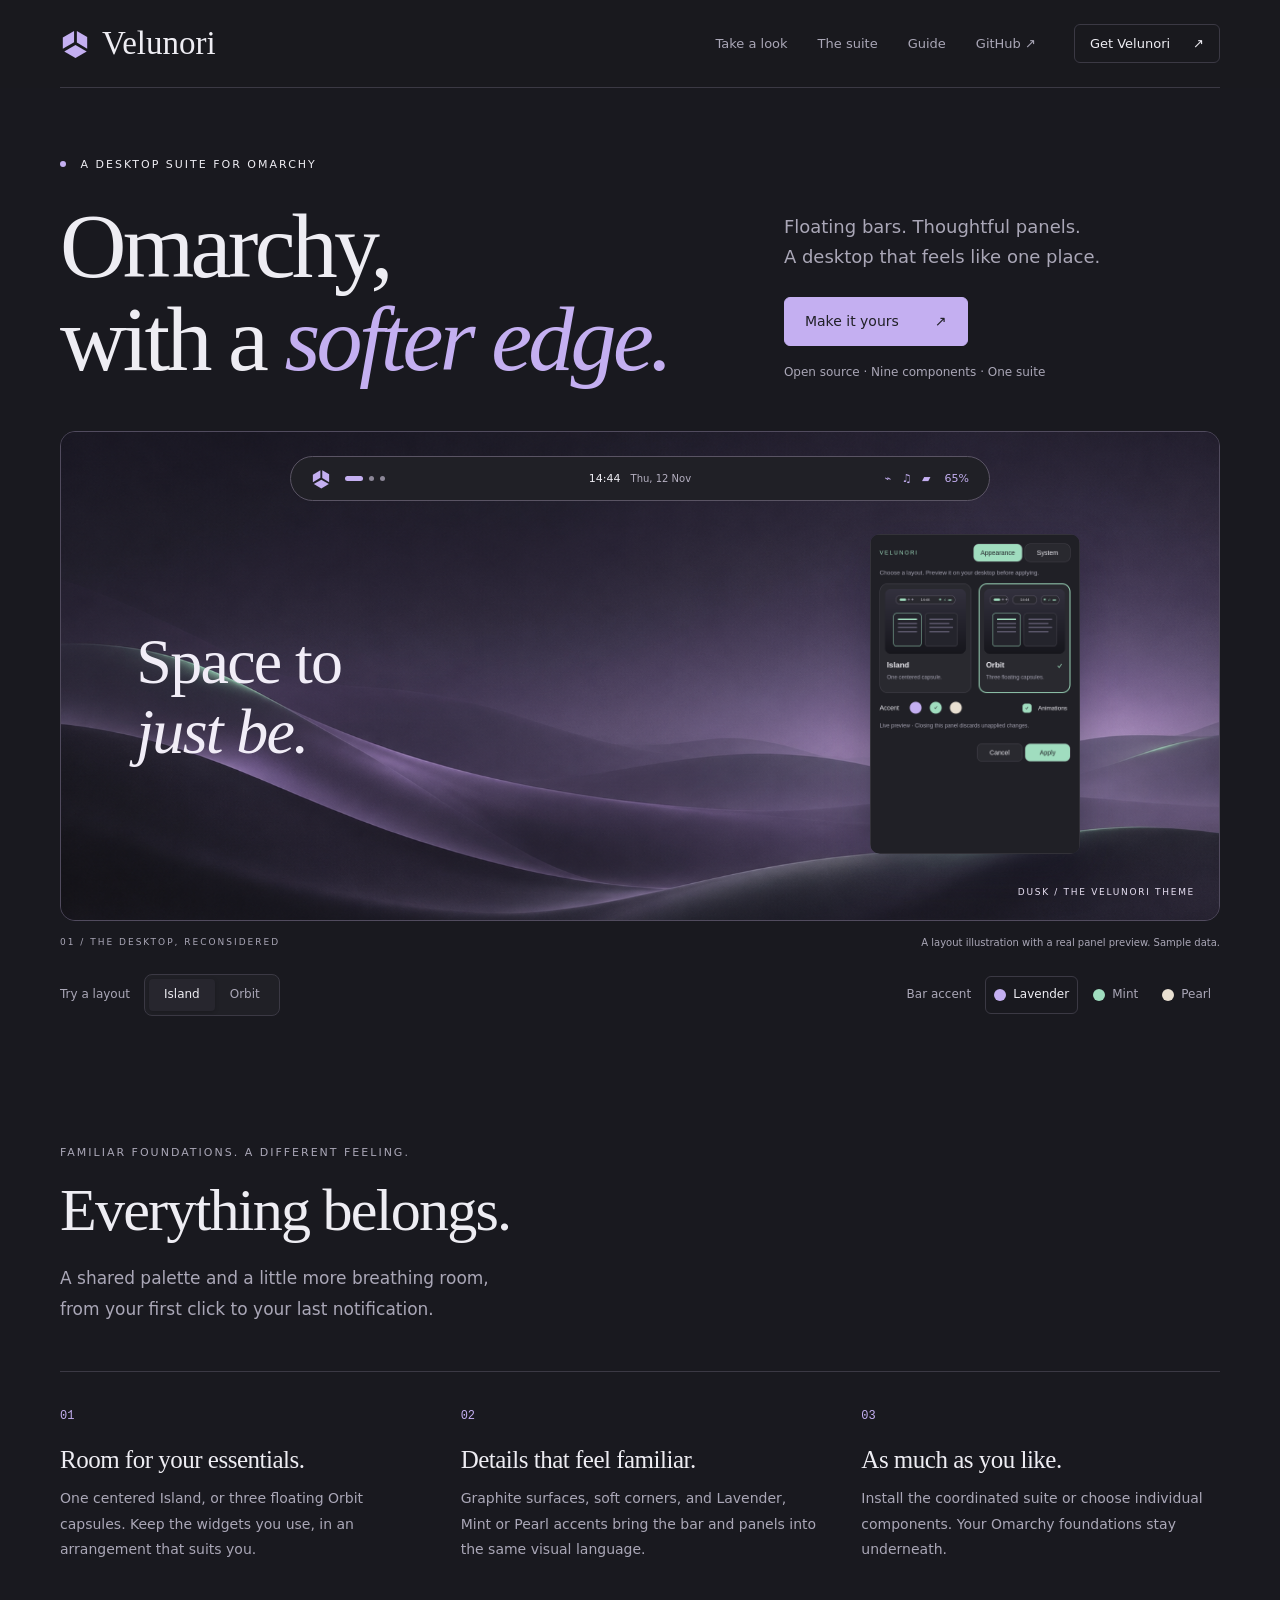
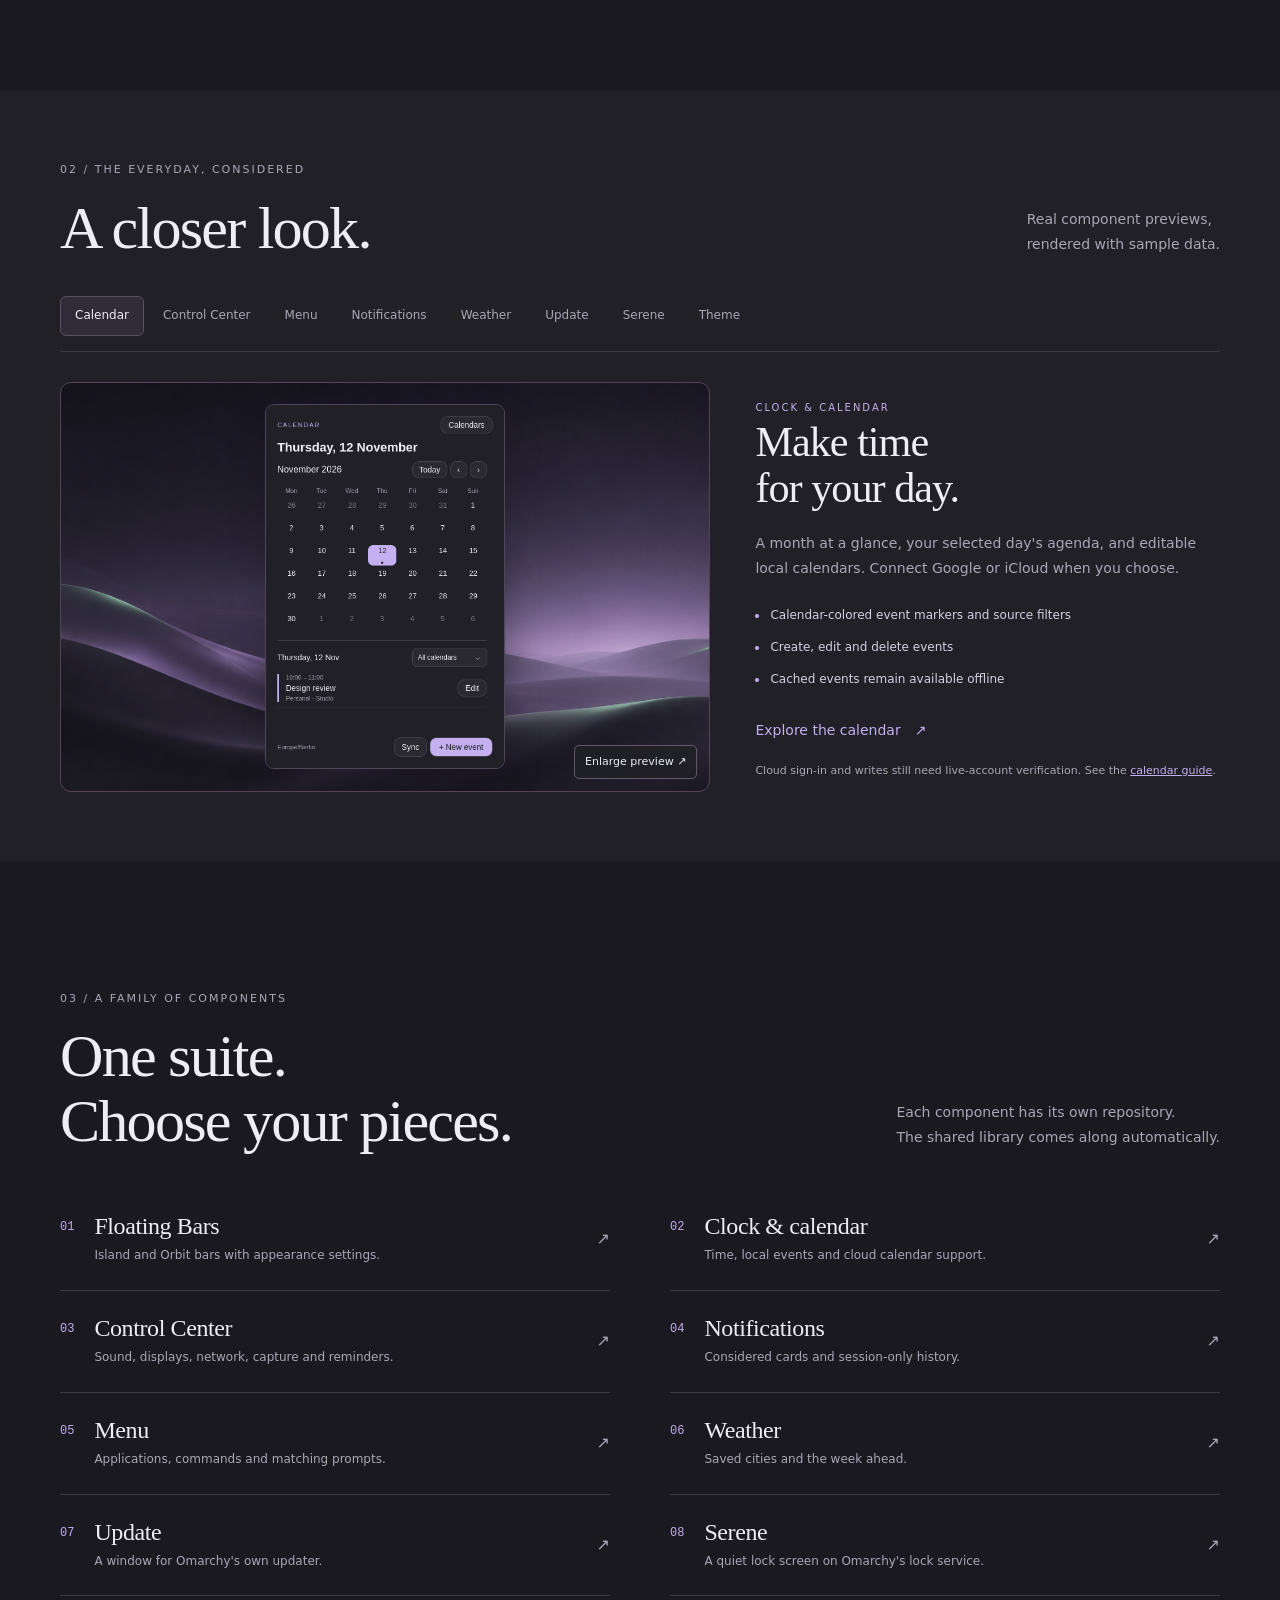
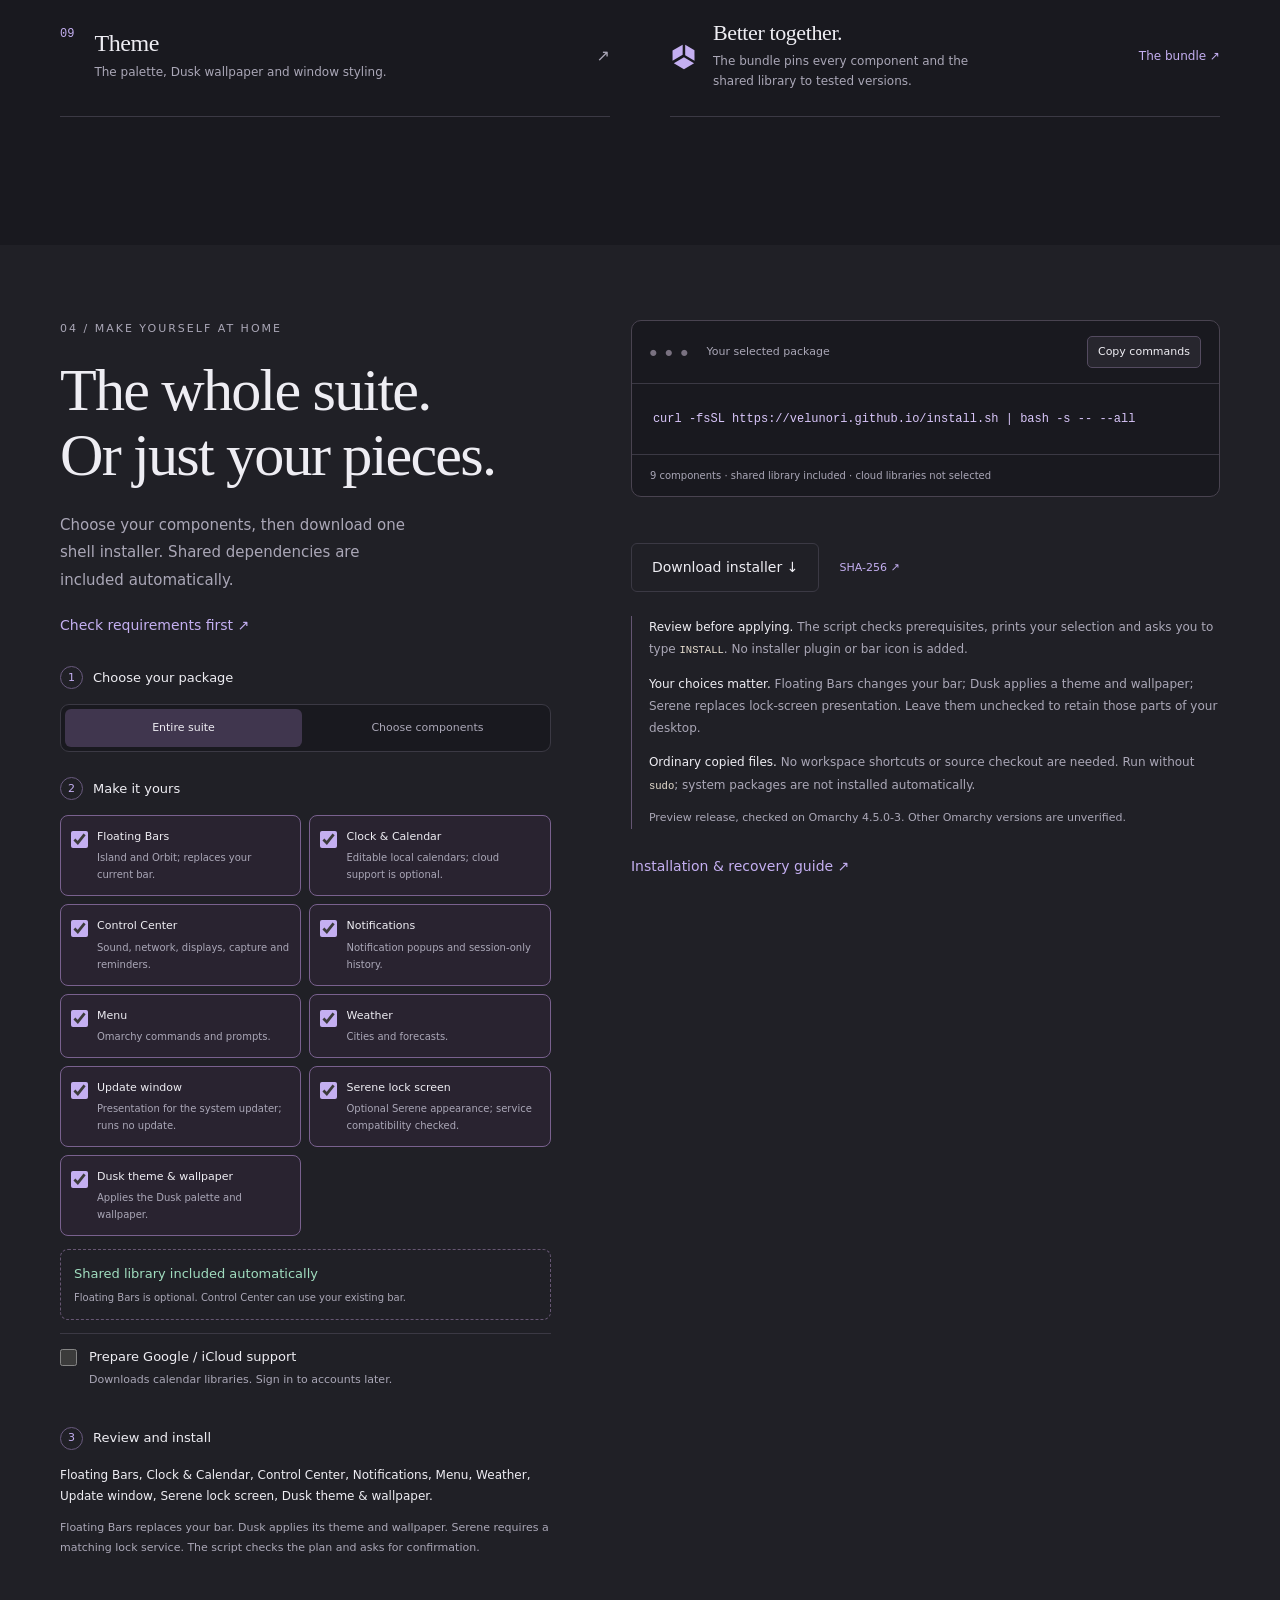
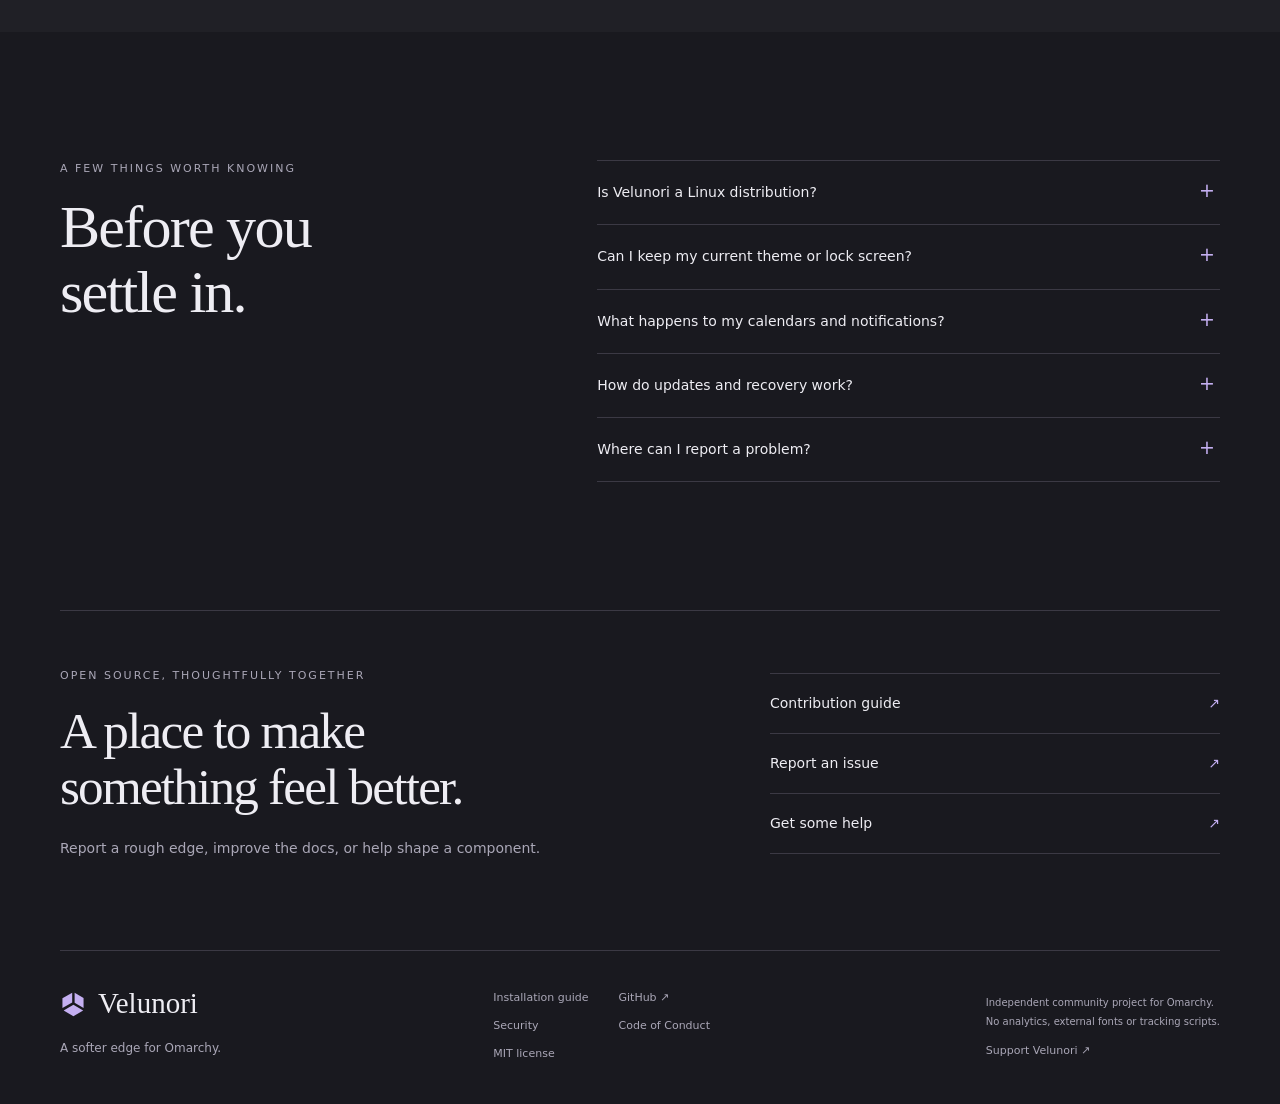
==== index.html @ b90e07f5 "Publish the Velunori website and installer Landing page, installation guide and 404 page for velunor" ====
<!doctype html>
<html lang="en">
<head>
  <meta charset="utf-8">
  <meta name="viewport" content="width=device-width,initial-scale=1">
  <meta name="color-scheme" content="dark">
  <title>Velunori — Modular Desktop Suite for Omarchy</title>
  <meta name="description" content="A coordinated Omarchy desktop suite: floating bars, Control Center, calendars, notifications, weather and Dusk. Install all components or choose your own.">
  <meta name="robots" content="index,follow,max-image-preview:large">
  <meta name="theme-color" content="#19191f">
  <link rel="canonical" href="https://velunori.github.io/">
  <meta property="og:type" content="website">
  <meta property="og:site_name" content="Velunori">
  <meta property="og:locale" content="en_US">
  <meta property="og:title" content="Velunori — Modular Desktop Suite for Omarchy">
  <meta property="og:description" content="A coordinated Omarchy desktop suite: floating bars, Control Center, calendars, notifications, weather and Dusk. Install all components or choose your own.">
  <meta property="og:url" content="https://velunori.github.io/">
  <meta property="og:image" content="https://velunori.github.io/assets/social-card.png">
  <meta property="og:image:secure_url" content="https://velunori.github.io/assets/social-card.png">
  <meta property="og:image:type" content="image/png">
  <meta property="og:image:width" content="1200">
  <meta property="og:image:height" content="630">
  <meta property="og:image:alt" content="Velunori — a modular Omarchy desktop suite with floating bars, coordinated panels and the Dusk theme">
  <meta name="twitter:card" content="summary_large_image">
  <meta name="twitter:title" content="Velunori — Modular Desktop Suite for Omarchy">
  <meta name="twitter:description" content="A coordinated Omarchy desktop suite: floating bars, Control Center, calendars, notifications, weather and Dusk. Install all components or choose your own.">
  <meta name="twitter:image" content="https://velunori.github.io/assets/social-card.png">
  <meta name="twitter:image:alt" content="Velunori modular desktop suite for Omarchy">
  <link rel="icon" href="assets/mark.svg" type="image/svg+xml">
  <link rel="icon" href="assets/favicon-32.png" type="image/png" sizes="32x32">
  <link rel="apple-touch-icon" href="assets/apple-touch-icon.png" sizes="180x180">
  <link rel="manifest" href="site.webmanifest">
  <link rel="stylesheet" href="styles.css">
  <script type="application/ld+json">{"@context":"https://schema.org","@graph":[{"@type":"Organization","@id":"https://velunori.github.io/#organization","name":"Velunori","url":"https://velunori.github.io/","logo":"https://velunori.github.io/assets/mark.svg","sameAs":["https://github.com/Velunori"]},{"@type":"WebSite","@id":"https://velunori.github.io/#website","url":"https://velunori.github.io/","name":"Velunori","inLanguage":"en","publisher":{"@id":"https://velunori.github.io/#organization"}},{"@type":"SoftwareApplication","@id":"https://velunori.github.io/#software","name":"Velunori","description":"A coordinated Omarchy desktop suite: floating bars, Control Center, calendars, notifications, weather and Dusk. Install all components or choose your own.","url":"https://velunori.github.io/","applicationCategory":"DesktopEnhancementApplication","operatingSystem":"Omarchy Linux","softwareVersion":"0.2.0-preview.1","isAccessibleForFree":true,"license":"https://opensource.org/license/mit","publisher":{"@id":"https://velunori.github.io/#organization"},"image":"https://velunori.github.io/assets/social-card.png","downloadUrl":"https://velunori.github.io/install.sh","codeRepository":"https://github.com/Velunori"}]}</script>
  <script src="app.js" defer></script>
</head>
<body>
  <a class="skip-link" href="#main">Skip to content</a>
  <header class="site-header">
    <div class="container header-inner">
      <a class="brand" href="index.html" aria-label="Velunori home"><img src="assets/mark.svg" width="30" height="30" alt="">Velunori</a>
      <button class="menu-toggle" type="button" aria-controls="site-nav" aria-expanded="false" hidden>Menu <span aria-hidden="true">+</span></button>
      <nav id="site-nav" class="site-nav" aria-label="Main navigation">
        <a href="#tour">Take a look</a><a href="#components">The suite</a><a href="guide.html">Guide</a><a href="https://github.com/Velunori">GitHub <span aria-hidden="true">↗</span></a>
        <a href="#install" class="button button-small button-outline">Get Velunori <span aria-hidden="true">↗</span></a>
      </nav>
    </div>
  </header>
  <main id="main">
    <section class="hero container" aria-labelledby="hero-title">
      <div class="hero-intro">
        <div><p class="eyebrow"><span class="status-dot"></span> A desktop suite for Omarchy</p><h1 id="hero-title">Omarchy,<br>with a <em>softer edge.</em></h1></div>
        <div class="hero-aside"><p>Floating bars. Thoughtful panels.<br>A desktop that feels like one place.</p><a class="button" href="#install">Make it yours <span aria-hidden="true">↗</span></a><p class="fineprint">Open source · Nine components · One suite</p></div>
      </div>
      <figure class="desktop-figure">
        <div class="desktop-stage" id="desktop-preview" data-layout="island" data-accent="lavender">
          <img class="wallpaper" src="assets/dusk.png" width="1672" height="941" alt="" fetchpriority="high">
          <div class="demo-bar" aria-label="Illustrative floating bar">
            <div class="bar-group bar-left"><img src="assets/mark.svg" width="20" height="20" alt=""><span class="workspace-dots" aria-hidden="true"><b></b><i></i><i></i></span></div>
            <div class="bar-group bar-center"><span>14:44</span><span class="bar-date">Thu, 12 Nov</span></div>
            <div class="bar-group bar-right"><span aria-hidden="true">⌁ &nbsp; ♫ &nbsp; ▰</span><span>65%</span></div>
          </div>
          <p class="wallpaper-quote">Space to<br><em>just be.</em></p>
          <img class="appearance-preview" src="assets/screens/appearance.png" width="460" height="700" alt="Velunori Appearance: Island and Orbit layouts, accent choices and animation settings">
          <span class="wallpaper-label">Dusk / The Velunori theme</span>
        </div>
        <figcaption class="desktop-caption"><span class="eyebrow">01 / The desktop, reconsidered</span><span>A layout illustration with a real panel preview. Sample data.</span></figcaption>
      </figure>
      <div class="preview-controls" id="preview-controls" hidden>
        <div class="control-group"><span class="control-label">Try a layout</span><div class="segmented" role="group" aria-label="Preview bar layout"><button type="button" data-layout="island" aria-pressed="true">Island</button><button type="button" data-layout="orbit" aria-pressed="false">Orbit</button></div></div>
        <div class="control-group"><span class="control-label">Bar accent</span><div class="accent-buttons" role="group" aria-label="Preview bar accent"><button type="button" data-accent="lavender" aria-pressed="true"><span class="swatch lavender"></span>Lavender</button><button type="button" data-accent="mint" aria-pressed="false"><span class="swatch mint"></span>Mint</button><button type="button" data-accent="pearl" aria-pressed="false"><span class="swatch pearl"></span>Pearl</button></div></div>
        <p class="sr-only" id="preview-status" aria-live="polite">Island layout with Lavender bar accent.</p>
      </div>
    </section>

    <section class="principles container section-space" aria-labelledby="principles-title">
      <div class="section-intro"><p class="eyebrow">Familiar foundations. A different feeling.</p><h2 id="principles-title">Everything belongs.</h2><p>A shared palette and a little more breathing room,<br class="desktop-only"> from your first click to your last notification.</p></div>
      <div class="principle-grid">
        <article><span class="small-number">01</span><h3>Room for your essentials.</h3><p>One centered Island, or three floating Orbit capsules. Keep the widgets you use, in an arrangement that suits you.</p></article>
        <article><span class="small-number">02</span><h3>Details that feel familiar.</h3><p>Graphite surfaces, soft corners, and Lavender, Mint or Pearl accents bring the bar and panels into the same visual language.</p></article>
        <article><span class="small-number">03</span><h3>As much as you like.</h3><p>Install the coordinated suite or choose individual components. Your Omarchy foundations stay underneath.</p></article>
      </div>
    </section>

    <section class="tour-section section-space" id="tour" aria-labelledby="tour-title">
      <div class="container">
        <div class="section-heading"><div><p class="eyebrow">02 / The everyday, considered</p><h2 id="tour-title">A closer look.</h2></div><p>Real component previews,<br>rendered with sample data.</p></div>
        <div class="tour-tabs" role="tablist" aria-label="Explore component previews">
          <button type="button" role="tab" id="tab-clock" aria-controls="panel-clock" aria-selected="true" tabindex="0">Calendar</button>
          <button type="button" role="tab" id="tab-control-center" aria-controls="panel-control-center" aria-selected="false" tabindex="-1">Control Center</button>
          <button type="button" role="tab" id="tab-menu" aria-controls="panel-menu" aria-selected="false" tabindex="-1">Menu</button>
          <button type="button" role="tab" id="tab-notifications" aria-controls="panel-notifications" aria-selected="false" tabindex="-1">Notifications</button>
          <button type="button" role="tab" id="tab-weather" aria-controls="panel-weather" aria-selected="false" tabindex="-1">Weather</button>
          <button type="button" role="tab" id="tab-update" aria-controls="panel-update" aria-selected="false" tabindex="-1">Update</button>
          <button type="button" role="tab" id="tab-lockscreen" aria-controls="panel-lockscreen" aria-selected="false" tabindex="-1">Serene</button>
          <button type="button" role="tab" id="tab-theme" aria-controls="panel-theme" aria-selected="false" tabindex="-1">Theme</button>
        </div>
        <div class="tour-panel" id="panel-clock" role="tabpanel" aria-labelledby="tab-clock">
          <figure class="tour-image panel-stage"><img src="assets/screens/clock.png" width="420" height="640" loading="lazy" alt="Calendar month grid with source filters and a selected-day agenda"><button class="enlarge-button" data-enlarge type="button" hidden>Enlarge preview <span aria-hidden="true">↗</span></button></figure>
          <div class="tour-copy"><span class="eyebrow">Clock & calendar</span><h3>Make time<br>for your day.</h3><p>A month at a glance, your selected day's agenda, and editable local calendars. Connect Google or iCloud when you choose.</p><ul class="feature-list"><li>Calendar-colored event markers and source filters</li><li>Create, edit and delete events</li><li>Cached events remain available offline</li></ul><a class="text-link" href="https://github.com/Velunori/clock">Explore the calendar <span aria-hidden="true">↗</span></a><p class="tour-footnote">Cloud sign-in and writes still need live-account verification. See the <a href="guide.html#calendar">calendar guide</a>.</p></div>
        </div>
        <div class="tour-panel" id="panel-control-center" role="tabpanel" aria-labelledby="tab-control-center" hidden>
          <figure class="tour-image panel-stage"><img src="assets/screens/control-center.png" width="440" height="580" loading="lazy" alt="Control Center overview with sound, displays, network, capture and reminders"><button class="enlarge-button" data-enlarge type="button" hidden>Enlarge preview <span aria-hidden="true">↗</span></button></figure>
          <div class="tour-copy"><span class="eyebrow">Control Center</span><h3>A place for<br>the practical.</h3><p>Sound, displays, network, capture, reminders and appearance. Everyday controls stay together, with detail pages inside the panel.</p><ul class="feature-list"><li>Output selection and an application mixer</li><li>Monitor arrangement with timed confirmation</li><li>Network activity, reminders and recording controls</li></ul><a class="text-link" href="https://github.com/Velunori/control-center">Explore Control Center <span aria-hidden="true">↗</span></a></div>
        </div>
        <div class="tour-panel" id="panel-menu" role="tabpanel" aria-labelledby="tab-menu" hidden>
          <figure class="tour-image panel-stage"><img src="assets/screens/menu.png" width="640" height="496" loading="lazy" alt="Two-pane command menu with categories and their contents"><button class="enlarge-button" data-enlarge type="button" hidden>Enlarge preview <span aria-hidden="true">↗</span></button></figure>
          <div class="tour-copy"><span class="eyebrow">Menu & prompts</span><h3>Find your<br>next move.</h3><p>A two-pane home for Omarchy's commands. Categories on one side, their contents on the other, with search and familiar keyboard navigation.</p><ul class="feature-list"><li>Application search and command categories</li><li>Mouse-wheel and touchpad scrolling</li><li>Matching compact prompts for other commands</li></ul><a class="text-link" href="https://github.com/Velunori/menu">Explore the menu <span aria-hidden="true">↗</span></a></div>
        </div>
        <div class="tour-panel" id="panel-notifications" role="tabpanel" aria-labelledby="tab-notifications" hidden>
          <figure class="tour-image panel-stage"><img src="assets/screens/notifications.png" width="420" height="450" loading="lazy" alt="Notification cards with app names, messages, close buttons and actions"><button class="enlarge-button" data-enlarge type="button" hidden>Enlarge preview <span aria-hidden="true">↗</span></button></figure>
          <div class="tour-copy"><span class="eyebrow">Notifications</span><h3>A gentler<br>interruption.</h3><p>Matte cards with clear actions, plus a bell that opens what you missed during the current session.</p><ul class="feature-list"><li>History grouped by day</li><li>Shares Omarchy's Do Not Disturb setting</li><li>Active-monitor, all-monitor or selected-output placement</li></ul><a class="text-link" href="https://github.com/Velunori/notifications">Explore notifications <span aria-hidden="true">↗</span></a></div>
        </div>
        <div class="tour-panel" id="panel-weather" role="tabpanel" aria-labelledby="tab-weather" hidden>
          <figure class="tour-image panel-stage"><img src="assets/screens/weather.png" width="420" height="566" loading="lazy" alt="Weather panel with saved cities, current conditions and weekly forecasts"><button class="enlarge-button" data-enlarge type="button" hidden>Enlarge preview <span aria-hidden="true">↗</span></button></figure>
          <div class="tour-copy"><span class="eyebrow">Weather</span><h3>A feel for<br>what's ahead.</h3><p>Current conditions in the bar and a weekly forecast in the panel. Keep several cities close and choose which one belongs in the bar.</p><ul class="feature-list"><li>Search and manage saved cities</li><li>Feels-like temperature, wind and humidity</li><li>Forecasts for each saved location</li></ul><a class="text-link" href="https://github.com/Velunori/weather">Explore weather <span aria-hidden="true">↗</span></a></div>
        </div>
        <div class="tour-panel" id="panel-update" role="tabpanel" aria-labelledby="tab-update" hidden>
          <figure class="tour-image panel-stage"><img src="assets/screens/update.png" width="760" height="540" loading="lazy" alt="Update window with stages, release highlights, packages and activity"><button class="enlarge-button" data-enlarge type="button" hidden>Enlarge preview <span aria-hidden="true">↗</span></button></figure>
          <div class="tour-copy"><span class="eyebrow">System update</span><h3>See what's<br>moving forward.</h3><p>A coordinated window for Omarchy's own updater. Follow the stages, read release notes and inspect package changes as the update progresses.</p><ul class="feature-list"><li>Highlights, packages and activity views</li><li>Progress and restart actions stay accessible</li><li>Uses Omarchy's update command underneath</li></ul><a class="text-link" href="https://github.com/Velunori/update">Explore the update window <span aria-hidden="true">↗</span></a></div>
        </div>
        <div class="tour-panel" id="panel-lockscreen" role="tabpanel" aria-labelledby="tab-lockscreen" hidden>
          <figure class="tour-image panel-stage"><img src="assets/screens/lockscreen.png" width="1280" height="720" loading="lazy" alt="Serene lock screen preview with a centered clock, date and password field"><button class="enlarge-button" data-enlarge type="button" hidden>Enlarge preview <span aria-hidden="true">↗</span></button></figure>
          <div class="tour-copy"><span class="eyebrow">Serene lock screen</span><h3>A quiet<br>way back.</h3><p>A centered clock, date and password field over your current wallpaper. The presentation changes; Omarchy's session-lock and PAM service remain in place.</p><ul class="feature-list"><li>Blurred and dimmed wallpaper</li><li>Password and fingerprint status hints</li><li>A preview mode that does not lock the session</li></ul><a class="text-link" href="https://github.com/Velunori/lockscreen">Explore Serene <span aria-hidden="true">↗</span></a></div>
        </div>
        <div class="tour-panel" id="panel-theme" role="tabpanel" aria-labelledby="tab-theme" hidden>
          <figure class="tour-image panel-stage"><img src="assets/screens/theme.png" width="1280" height="720" loading="lazy" alt="Rendered preview of the Velunori theme palette and window treatment"><button class="enlarge-button" data-enlarge type="button" hidden>Enlarge preview <span aria-hidden="true">↗</span></button></figure>
          <div class="tour-copy"><span class="eyebrow">The Velunori theme</span><h3>Settle into<br>the evening.</h3><p>Graphite, lavender and mint, carried through the desktop. The Dusk wallpaper brings a quiet landscape to the background.</p><ul class="feature-list"><li>Coordinated application palette</li><li>Rounded windows with subtle shadows</li><li>A local installer that preserves the Lua styling</li></ul><a class="text-link" href="https://github.com/Velunori/theme">Explore the theme <span aria-hidden="true">↗</span></a></div>
        </div>
      </div>
    </section>

    <section class="components container section-space" id="components" aria-labelledby="components-title">
      <div class="section-heading"><div><p class="eyebrow">03 / A family of components</p><h2 id="components-title">One suite.<br>Choose your pieces.</h2></div><p>Each component has its own repository.<br>The shared library comes along automatically.</p></div>
      <div class="component-list">
        <a class="component" href="https://github.com/Velunori/bar"><span class="small-number">01</span><div><h3>Floating Bars</h3><p>Island and Orbit bars with appearance settings.</p></div><span aria-hidden="true">↗</span></a>
        <a class="component" href="https://github.com/Velunori/clock"><span class="small-number">02</span><div><h3>Clock & calendar</h3><p>Time, local events and cloud calendar support.</p></div><span aria-hidden="true">↗</span></a>
        <a class="component" href="https://github.com/Velunori/control-center"><span class="small-number">03</span><div><h3>Control Center</h3><p>Sound, displays, network, capture and reminders.</p></div><span aria-hidden="true">↗</span></a>
        <a class="component" href="https://github.com/Velunori/notifications"><span class="small-number">04</span><div><h3>Notifications</h3><p>Considered cards and session-only history.</p></div><span aria-hidden="true">↗</span></a>
        <a class="component" href="https://github.com/Velunori/menu"><span class="small-number">05</span><div><h3>Menu</h3><p>Applications, commands and matching prompts.</p></div><span aria-hidden="true">↗</span></a>
        <a class="component" href="https://github.com/Velunori/weather"><span class="small-number">06</span><div><h3>Weather</h3><p>Saved cities and the week ahead.</p></div><span aria-hidden="true">↗</span></a>
        <a class="component" href="https://github.com/Velunori/update"><span class="small-number">07</span><div><h3>Update</h3><p>A window for Omarchy's own updater.</p></div><span aria-hidden="true">↗</span></a>
        <a class="component" href="https://github.com/Velunori/lockscreen"><span class="small-number">08</span><div><h3>Serene</h3><p>A quiet lock screen on Omarchy's lock service.</p></div><span aria-hidden="true">↗</span></a>
        <a class="component" href="https://github.com/Velunori/theme"><span class="small-number">09</span><div><h3>Theme</h3><p>The palette, Dusk wallpaper and window styling.</p></div><span aria-hidden="true">↗</span></a>
        <div class="component component-bundle"><img src="assets/mark.svg" width="27" height="27" alt=""><div><h3>Better together.</h3><p>The bundle pins every component and the shared <a href="https://github.com/Velunori/lib">library</a> to tested versions.</p></div><a class="text-link" href="https://github.com/Velunori/velunori" aria-label="Open the full Velunori bundle repository">The bundle ↗</a></div>
      </div>
    </section>

    <section class="install-section section-space" id="install" aria-labelledby="install-title"><div class="container install-grid"><div class="install-copy"><p class="eyebrow">04 / Make yourself at home</p><h2 id="install-title">The whole suite.<br>Or just your pieces.</h2><p>Choose your components, then download one shell installer. Shared dependencies are included automatically.</p><a class="text-link" href="guide.html#requirements">Check requirements first ↗</a><form class="install-options package-picker" id="install-options" data-installer-url="https://velunori.github.io/install.sh" hidden><fieldset><legend><span class="install-step">1</span> Choose your package</legend><div class="package-modes" role="group" aria-label="Installation profile"><button type="button" data-install-mode="all" aria-pressed="true">Entire suite</button><button type="button" data-install-mode="custom" aria-pressed="false">Choose components</button></div></fieldset><fieldset><legend><span class="install-step">2</span> Make it yours</legend><div class="package-components"><label class="package-component"><input type="checkbox" name="component" value="bar" data-title="Floating Bars" checked><span><strong>Floating Bars</strong><small>Island and Orbit; replaces your current bar.</small></span></label><label class="package-component"><input type="checkbox" name="component" value="clock" data-title="Clock &amp; Calendar" checked><span><strong>Clock &amp; Calendar</strong><small>Editable local calendars; cloud support is optional.</small></span></label><label class="package-component"><input type="checkbox" name="component" value="control-center" data-title="Control Center" checked><span><strong>Control Center</strong><small>Sound, network, displays, capture and reminders.</small></span></label><label class="package-component"><input type="checkbox" name="component" value="notifications" data-title="Notifications" checked><span><strong>Notifications</strong><small>Notification popups and session-only history.</small></span></label><label class="package-component"><input type="checkbox" name="component" value="menu" data-title="Menu" checked><span><strong>Menu</strong><small>Omarchy commands and prompts.</small></span></label><label class="package-component"><input type="checkbox" name="component" value="weather" data-title="Weather" checked><span><strong>Weather</strong><small>Cities and forecasts.</small></span></label><label class="package-component"><input type="checkbox" name="component" value="update" data-title="Update window" checked><span><strong>Update window</strong><small>Presentation for the system updater; runs no update.</small></span></label><label class="package-component"><input type="checkbox" name="component" value="lockscreen" data-title="Serene lock screen" checked><span><strong>Serene lock screen</strong><small>Optional Serene appearance; service compatibility checked.</small></span></label><label class="package-component"><input type="checkbox" name="component" value="theme" data-title="Dusk theme &amp; wallpaper" checked><span><strong>Dusk theme &amp; wallpaper</strong><small>Applies the Dusk palette and wallpaper.</small></span></label></div><div class="package-library" id="library-summary"><strong>Shared library included automatically</strong><small>Floating Bars is optional. Control Center can use your existing bar.</small></div><label class="cloud-choice"><input type="checkbox" name="cloud"><span><strong>Prepare Google / iCloud support</strong><small>Downloads calendar libraries. Sign in to accounts later.</small></span></label></fieldset><fieldset><legend><span class="install-step">3</span> Review and install</legend><p id="selection-summary" class="package-selection" aria-live="polite">9 components selected.</p><p id="selection-effects" class="fineprint">The suite includes Dusk and Serene. The script checks prerequisites and asks for confirmation.</p></fieldset></form></div><div class="install-code-area"><div class="code-window"><div class="code-heading"><span><span class="terminal-dots" aria-hidden="true">● ● ●</span> Your selected package</span><button class="copy-button" type="button" data-copy="install-code" hidden>Copy commands</button></div><pre><code id="install-code">curl -fsSL https://velunori.github.io/install.sh | bash -s -- --all</code></pre><div class="code-footer" id="install-summary" aria-live="polite">9 components · shared library · cloud libraries not selected</div></div><p class="copy-status" data-copy-status="install-code" aria-live="polite"></p><div class="installer-downloads"><a class="button button-outline" id="installer-download" href="downloads/velunori-0.2.0-preview.1.sh" download="velunori-install.sh">Download installer ↓</a><a class="text-link" href="downloads/velunori-0.2.0-preview.1.sh.sha256">SHA-256 ↗</a></div><div class="install-notes"><p><strong>Review before applying.</strong> The script checks prerequisites, prints your selection and asks you to type <code>INSTALL</code>. No installer plugin or bar icon is added.</p><p><strong>Your choices matter.</strong> Floating Bars changes your bar; Dusk applies a theme and wallpaper; Serene replaces lock-screen presentation. Leave them unchecked to retain those parts of your desktop.</p><p><strong>Ordinary copied files.</strong> No workspace shortcuts or source checkout are needed. Run without <code>sudo</code>; system packages are not installed automatically.</p><p class="fineprint">Preview release, checked on Omarchy 4.5.0-3. Other Omarchy versions are unverified.</p></div><a class="text-link" href="guide.html">Installation & recovery guide ↗</a></div></div></section>

    <section class="faq container section-space" aria-labelledby="faq-title"><div class="section-intro"><p class="eyebrow">A few things worth knowing</p><h2 id="faq-title">Before you settle in.</h2></div><div class="faq-list">
      <details><summary>Is Velunori a Linux distribution?</summary><p>No. Velunori is a set of components for the Omarchy shell and a coordinated theme. It needs an existing Omarchy installation with its shell plugin API. It is not a standalone desktop environment.</p></details>
      <details><summary>Can I keep my current theme or lock screen?</summary><p>Yes. Choose components above and leave Dusk and Serene unchecked. You can also install Control Center or another feature without Floating Bars; its shared library is included automatically.</p></details>
      <details><summary>What happens to my calendars and notifications?</summary><p>Calendar data persists across sessions. Notification history lasts only for the current session. Google and iCloud accounts connect only through an explicit action in the calendar panel; installing dependencies does not sign you in.</p></details>
      <details><summary>How do updates and recovery work?</summary><p>This preview records the installed selection, build and recovery snapshot. In-place upgrades are not implemented yet. Existing Git-bundle users should keep their current update method; do not replace their checkout with this installer. Read the <a href="guide.html#recovery">recovery guide</a> before installing.</p></details>
      <details><summary>Where can I report a problem?</summary><p>Use the <a href="https://github.com/Velunori/velunori/issues/new/choose">bundle's issue forms</a> for installation problems, or the affected component's repository for a component bug. For a suspected vulnerability, use <a href="https://github.com/Velunori/.github/blob/main/SECURITY.md">private security reporting</a>.</p></details>
    </div></section>

    <section class="community container section-space" aria-labelledby="community-title"><div><p class="eyebrow">Open source, thoughtfully together</p><h2 id="community-title">A place to make<br>something feel better.</h2><p>Report a rough edge, improve the docs, or help shape a component.</p></div><div class="community-links"><a href="https://github.com/Velunori/.github/blob/main/CONTRIBUTING.md">Contribution guide <span aria-hidden="true">↗</span></a><a href="https://github.com/Velunori/velunori/issues/new/choose">Report an issue <span aria-hidden="true">↗</span></a><a href="https://github.com/Velunori/.github/blob/main/SUPPORT.md">Get some help <span aria-hidden="true">↗</span></a></div></section>
  </main>
  <footer class="site-footer container"><div><a class="brand" href="index.html"><img src="assets/mark.svg" width="26" height="26" alt="">Velunori</a><p>A softer edge for Omarchy.</p></div><nav aria-label="Footer navigation"><a href="guide.html">Installation guide</a><a href="https://github.com/Velunori">GitHub ↗</a><a href="https://github.com/Velunori/.github/blob/main/SECURITY.md">Security</a><a href="https://github.com/Velunori/.github/blob/main/CODE_OF_CONDUCT.md">Code of Conduct</a><a href="https://github.com/Velunori/velunori/blob/main/LICENSE">MIT license</a></nav><span class="footer-note">Independent community project for Omarchy.<br>No analytics, external fonts or tracking scripts.<br><a class="donation-link" href="https://revolut.me/szalikdev" rel="external">Support Velunori ↗</a></span></footer>
  <dialog class="image-dialog" id="preview-dialog" aria-labelledby="dialog-title"><div class="dialog-top"><h2 id="dialog-title">Component preview</h2><button type="button" id="close-preview">Close <span aria-hidden="true">×</span></button></div><img id="dialog-image" alt=""></dialog>
</body>
</html>
---- styles.css ----
/* Dusk: graphite surfaces, editorial type, and Velunori's established accents. */
:root{color-scheme:dark;--bg:#19191f;--surface:#202026;--surface-raised:#27262e;--text:#eeedf3;--muted:#aaa7b7;--accent:#c4aff1;--mint:#a0ddbf;--pearl:#e8dfd1;--line:#3b3944;--serif:Georgia,"Times New Roman",serif;--sans:system-ui,-apple-system,BlinkMacSystemFont,"Segoe UI",sans-serif;--mono:"SFMono-Regular",Consolas,"Liberation Mono",monospace}
*{box-sizing:border-box}html{scroll-behavior:smooth;scroll-padding-top:110px}body{margin:0;background:var(--bg);color:var(--text);font:16px/1.65 var(--sans);-webkit-font-smoothing:antialiased}a{color:inherit;text-decoration:none}button,input{font:inherit}button,a,input,summary{-webkit-tap-highlight-color:transparent}button{cursor:pointer}button:disabled{cursor:default}a:focus-visible,button:focus-visible,input:focus-visible,summary:focus-visible,[tabindex]:focus-visible{outline:2px solid var(--accent);outline-offset:5px}button:hover,a:hover{color:var(--accent)}button:focus:not(:focus-visible){outline:none}img{display:block;max-width:100%;height:auto}figure,h1,h2,h3,p{margin:0}button{color:inherit}h1,h2,h3{font-weight:400}h1,h2{font-family:var(--serif)}h2{font-size:clamp(38px,4.7vw,62px);line-height:1.08;letter-spacing:-1.8px}h3{line-height:1.35}em{font-weight:400}pre,code{font-family:var(--mono)}p code,li code,dd code{font-size:.88em;color:var(--pearl);overflow-wrap:anywhere}ul{padding-left:1.2em}::selection{background:#494151;color:var(--text)}[hidden]{display:none!important}.container{width:min(1160px,calc(100% - 80px));margin-inline:auto}.section-space{margin-top:128px}.eyebrow{text-transform:uppercase;letter-spacing:2px;font-size:11px;font-weight:500;line-height:1.6}.fineprint{font-size:12px;line-height:1.7;color:var(--muted)}.status-dot{display:inline-block;background:var(--accent);width:6px;height:6px;border-radius:50%;margin:0 9px 1px 0}.small-number{font:12px var(--mono);color:var(--accent)}.sr-only{position:absolute;width:1px;height:1px;padding:0;margin:-1px;overflow:hidden;clip:rect(0,0,0,0);white-space:nowrap;border:0}.skip-link{position:fixed;left:16px;top:-100px;z-index:100;background:var(--accent);color:var(--bg);padding:10px 18px}.skip-link:focus{top:16px}.button{display:inline-flex;align-items:center;justify-content:space-between;gap:36px;border:1px solid var(--accent);border-radius:6px;background:var(--accent);color:#202026;padding:13px 20px;font-size:14px;line-height:1.5;font-weight:500;transition:background .18s,border-color .18s}.button:hover{background:#d5c4f7;border-color:#d5c4f7;color:#202026}.button-outline{background:transparent;border-color:var(--line);color:var(--text)}.button-outline:hover{background:var(--surface);border-color:var(--accent);color:var(--text)}.button-small{padding:9px 15px;font-size:13px;gap:23px}.text-link{color:var(--accent);font-size:14px;display:inline-flex;align-items:center;gap:14px;line-height:1.6}.text-link:hover{text-decoration:underline;text-underline-offset:5px}
.site-header{position:sticky;top:0;z-index:20;background:rgb(25 25 31 / 96%);backdrop-filter:blur(16px)}.header-inner{display:flex;justify-content:space-between;align-items:center;gap:32px;min-height:88px;border-bottom:1px solid var(--line)}.brand{display:inline-flex;align-items:center;gap:12px;font:33px/1 var(--serif);white-space:nowrap}.brand:hover{color:var(--text)}.brand img{flex:none}.site-nav{display:flex;align-items:center;gap:30px;font-size:13px;color:var(--muted)}.site-nav .button{margin-left:8px}.site-nav [aria-current=page]{color:var(--text)}.menu-toggle{display:none;background:none;border:1px solid var(--line);border-radius:6px;padding:9px 13px;font-size:13px}
.hero{padding-top:68px}.hero-intro{display:grid;grid-template-columns:1.55fr 1fr;gap:48px;align-items:end;padding-bottom:44px}.hero h1{font-size:clamp(55px,7.2vw,92px);line-height:1.02;letter-spacing:-3.7px;margin-top:26px}.hero h1 em{color:var(--accent)}.hero-aside{padding-bottom:5px}.hero-aside>p:first-child{font-size:18px;line-height:1.7;color:var(--muted);margin-bottom:24px}.hero-aside .fineprint{margin-top:16px}.desktop-stage{--demo-accent:var(--accent);position:relative;isolation:isolate;height:490px;border:1px solid #514b5e;border-radius:15px;overflow:hidden;background:#2e293b}.wallpaper{position:absolute;inset:0;width:100%;height:100%;object-fit:cover;object-position:50% 65%;z-index:-1}.desktop-stage[data-accent=mint]{--demo-accent:var(--mint)}.desktop-stage[data-accent=pearl]{--demo-accent:var(--pearl)}.demo-bar{margin:24px auto 0;max-width:700px;width:72%;display:flex;align-items:center;justify-content:space-between;background:var(--surface);border:1px solid #5a5464;border-radius:40px;padding:0 20px;min-height:45px;gap:16px;font-size:11px;transition:width .3s,background .3s,border-color .3s}.bar-group{display:flex;align-items:center;gap:14px;white-space:nowrap;min-height:43px}.bar-left{width:30%}.bar-center{justify-content:center;gap:10px;flex:1}.bar-date{color:#b4afc0;font-size:10px}.bar-right{justify-content:flex-end;width:30%;color:var(--demo-accent)}.bar-left img{width:20px;height:20px}.workspace-dots{display:flex;align-items:center;gap:6px}.workspace-dots b{width:18px;height:5px;border-radius:7px;background:var(--demo-accent)}.workspace-dots i{width:5px;height:5px;border-radius:50%;background:#8c8798}.desktop-stage[data-layout=orbit] .demo-bar{width:calc(100% - 48px);max-width:none;background:transparent;border-color:transparent;padding:0;gap:24px}.desktop-stage[data-layout=orbit] .bar-group{background:var(--surface);border:1px solid #5a5464;border-radius:30px;padding:0 16px;width:auto}.desktop-stage[data-layout=orbit] .bar-center{flex:none}.wallpaper-quote{position:absolute;left:6.5%;top:40%;font:clamp(40px,5vw,66px)/1.08 var(--serif);letter-spacing:-1.7px;color:#f1edf7}.appearance-preview{position:absolute;width:210px;right:12%;top:102px;border-radius:10px;box-shadow:0 18px 42px #100d1d66}.wallpaper-label{position:absolute;right:24px;bottom:20px;color:#e8e0f3;font-size:9px;letter-spacing:1.7px;text-transform:uppercase}.desktop-caption{display:flex;justify-content:space-between;gap:20px;margin-top:14px;color:var(--muted);font-size:10px}.desktop-caption .eyebrow{font-size:9px}.preview-controls{display:flex;justify-content:space-between;gap:20px;align-items:center;padding:22px 0 0;flex-wrap:wrap}.control-group{display:flex;gap:14px;align-items:center;flex-wrap:wrap}.control-label{font-size:12px;color:var(--muted)}.segmented{display:flex;background:var(--surface);padding:4px;border:1px solid var(--line);border-radius:8px}.segmented button{background:none;border:none;border-radius:4px;color:var(--muted);padding:6px 15px;font-size:12px}.segmented button[aria-pressed=true]{background:var(--surface-raised);color:var(--text);box-shadow:0 1px 4px #0003}.accent-buttons{display:flex;gap:6px;flex-wrap:wrap}.accent-buttons button{display:flex;align-items:center;gap:7px;background:none;border:1px solid transparent;padding:8px;border-radius:6px;color:var(--muted);font-size:12px}.accent-buttons button[aria-pressed=true]{border-color:var(--line);color:var(--text)}.swatch{width:12px;height:12px;border-radius:50%;display:inline-block}.swatch.lavender{background:var(--accent)}.swatch.mint{background:var(--mint)}.swatch.pearl{background:var(--pearl)}
.section-intro>.eyebrow,.section-heading .eyebrow{color:var(--muted);margin-bottom:17px}.section-intro>p:last-child{margin-top:20px;color:var(--muted);font-size:17px;line-height:1.8}.principle-grid{display:grid;grid-template-columns:repeat(3,1fr);gap:42px;margin-top:47px;border-top:1px solid var(--line);padding-top:29px}.principle-grid h3{font:25px var(--serif);margin:18px 0 12px;letter-spacing:-.5px}.principle-grid p{font-size:14px;color:var(--muted);line-height:1.85}.section-heading{display:flex;justify-content:space-between;align-items:end;gap:40px;margin-bottom:35px}.section-heading>p{color:var(--muted);font-size:14px;padding-bottom:4px;line-height:1.8}.tour-section{background:var(--surface);padding:70px 0}.tour-tabs{display:flex;gap:4px;flex-wrap:wrap;margin-bottom:30px;padding-bottom:15px;border-bottom:1px solid var(--line)}.tour-tabs button{font-size:12px;padding:9px 14px;background:none;border:1px solid transparent;border-radius:6px;color:var(--muted)}.tour-tabs button[aria-selected=true]{color:var(--text);border-color:#58515f;background:#302b39}.tour-panel{display:grid;grid-template-columns:1.4fr 1fr;gap:45px;align-items:center}.tour-image{position:relative;min-width:0;border:1px solid #514555;border-radius:11px;overflow:hidden;background:#362c3e}.tour-image>img{width:100%;height:auto;aspect-ratio:16/9;object-fit:contain}.enlarge-button{position:absolute;bottom:12px;right:12px;padding:7px 10px;background:#202026eb;border:1px solid #64576b;border-radius:5px;font-size:11px}.tour-copy>.eyebrow{color:var(--accent);font-size:10px;margin-bottom:13px}.tour-copy h3{font:clamp(30px,3.3vw,43px)/1.08 var(--serif);letter-spacing:-1px;margin-bottom:20px}.tour-copy>p{font-size:14px;color:var(--muted);line-height:1.8}.feature-list{list-style:none;padding:0;margin:19px 0 22px;font-size:12px;color:#d5d0e1}.feature-list li{padding:6px 0 6px 15px;position:relative}.feature-list li:before{content:"";position:absolute;left:0;top:14px;width:4px;height:4px;border-radius:50%;background:var(--accent)}.tour-copy .tour-footnote{font-size:11px;line-height:1.7;margin-top:18px}.tour-footnote a{color:var(--accent);text-decoration:underline}.component-list{display:grid;grid-template-columns:1fr 1fr;column-gap:60px}.component{display:flex;gap:20px;align-items:center;border-bottom:1px solid var(--line);padding:24px 0;min-width:0}.component .small-number{align-self:flex-start;margin-top:7px}.component>span:last-child{margin-left:auto;color:var(--muted);padding-left:8px}.component h3{font:24px var(--serif);letter-spacing:-.4px}.component p{font-size:12px;color:var(--muted);margin-top:6px}.component:hover h3{color:var(--accent)}.component-bundle{gap:16px}.component-bundle img{flex:none}.component-bundle h3{font-size:22px}.component-bundle>a{margin-left:auto;white-space:nowrap;font-size:12px}.component-bundle p{max-width:270px}
.install-section{background:var(--surface);padding:75px 0}.install-grid{display:grid;grid-template-columns:1fr 1.2fr;gap:80px}.install-copy>.eyebrow{color:var(--muted);margin-bottom:20px}.install-copy>p:not(.eyebrow){color:var(--muted);font-size:15px;line-height:1.85;margin:24px 0 17px;max-width:350px}.install-options{margin-top:35px}.install-options fieldset{border:0;margin:0;padding:0}.install-options legend{font-size:13px;color:var(--text);padding:0 0 15px}.install-options label{display:flex;gap:12px;align-items:flex-start;padding:14px 0;border-top:1px solid var(--line);cursor:pointer}.install-options input{accent-color:var(--accent);width:17px;height:17px;margin:3px 0 0;flex:none;cursor:pointer}.install-options strong{font-size:13px;font-weight:500;display:block}.install-options small{display:block;color:var(--muted);font-size:11px;line-height:1.7;margin-top:3px}.install-code-area{min-width:0}.code-window{background:var(--bg);border:1px solid #494350;border-radius:10px;overflow:hidden}.code-heading{display:flex;align-items:center;justify-content:space-between;gap:12px;padding:15px 18px;border-bottom:1px solid var(--line);font-size:11px;color:var(--muted);min-height:57px}.terminal-dots{font-size:8px;letter-spacing:3px;color:#797180;margin-right:12px}.copy-button{background:var(--surface-raised);border:1px solid #544b60;color:var(--text);padding:6px 10px;font-size:11px;border-radius:5px;white-space:nowrap}.code-window pre{padding:23px 21px;margin:0;font:12px/2 var(--mono);white-space:pre-wrap;overflow-wrap:anywhere;color:#d9c6fa}.code-window code{font:inherit}.code-footer{border-top:1px solid var(--line);padding:12px 18px;color:var(--muted);font-size:10px;line-height:1.7}.copy-status{font-size:11px;color:var(--mint);min-height:24px;margin-top:7px}.install-notes{border-left:1px solid #645572;padding-left:17px;margin:12px 0 24px}.install-notes p{font-size:12px;line-height:1.85;color:var(--muted);margin-bottom:12px}.install-notes strong{font-weight:500;color:var(--text)}.install-notes p:last-child{margin-bottom:0}.install-notes .fineprint{font-size:11px}.faq{display:grid;grid-template-columns:.9fr 1.2fr;gap:70px}.faq .section-intro{max-width:370px}.faq-list details{border-top:1px solid var(--line)}.faq-list details:last-child{border-bottom:1px solid var(--line)}summary{list-style:none;cursor:pointer;padding:20px 30px 20px 0;position:relative;font-size:14px}summary::-webkit-details-marker{display:none}summary:after{content:"+";position:absolute;right:5px;top:20px;font-size:19px;color:var(--accent);line-height:1}details[open]>summary:after{content:"−"}.faq-list details p{padding:0 20px 22px 0;color:var(--muted);font-size:13px;line-height:1.9}.faq-list a{color:var(--accent);text-decoration:underline;text-underline-offset:3px}.community{display:grid;grid-template-columns:1.4fr 1fr;gap:80px;border-top:1px solid var(--line);padding-top:56px}.community .eyebrow{color:var(--muted);margin-bottom:19px}.community h2{font-size:clamp(36px,4vw,52px)}.community p:not(.eyebrow){color:var(--muted);font-size:14px;margin-top:23px}.community-links{align-self:center}.community-links>a{display:flex;justify-content:space-between;gap:25px;padding:18px 0;border-bottom:1px solid var(--line);font-size:14px}.community-links>a:first-child{border-top:1px solid var(--line)}.community-links span{color:var(--accent)}.site-footer{display:flex;justify-content:space-between;gap:40px;border-top:1px solid var(--line);margin-top:90px;padding:38px 0 40px}.site-footer .brand{font-size:29px}.site-footer p{color:var(--muted);font-size:12px;margin-top:14px}.site-footer nav{display:grid;grid-template-columns:1fr 1fr;gap:10px 30px;font-size:11px;color:var(--muted)}.footer-note{font-size:10px;line-height:1.9;color:var(--muted);align-self:start;padding-top:4px}.image-dialog{border:1px solid #6a5b78;border-radius:12px;background:var(--bg);color:var(--text);padding:0;max-width:min(1280px,95vw);max-height:90vh;overflow:auto}.image-dialog::backdrop{background:#0c0912d9;backdrop-filter:blur(5px)}.dialog-top{position:sticky;top:0;display:flex;justify-content:space-between;align-items:center;gap:30px;padding:14px 20px;background:var(--bg);border-bottom:1px solid var(--line)}.dialog-top h2{font:15px var(--sans);letter-spacing:0}.dialog-top button{background:none;border:1px solid var(--line);border-radius:5px;padding:6px 12px;font-size:12px}.image-dialog>img{width:100%;max-height:75vh;object-fit:contain}.no-scroll{overflow:hidden}
/* Native panel captures sit on the theme wallpaper rather than a documentation backdrop. */
.tour-image.panel-stage{height:410px;display:grid;place-items:center;background:#292332 url("assets/dusk.png") center/cover}
.tour-image.panel-stage>img{width:auto;height:auto;max-height:365px;max-width:calc(100% - 42px);aspect-ratio:auto;border:1px solid #4e4759;border-radius:9px;box-shadow:0 14px 35px #14101c55}
/* Guide */
.guide-header{padding-top:68px;padding-bottom:48px;border-bottom:1px solid var(--line)}.breadcrumbs{display:flex;gap:12px;color:var(--muted);font-size:12px;margin-bottom:34px}.breadcrumbs a{color:var(--accent)}.guide-header h1{font-size:clamp(53px,6.5vw,80px);line-height:1.04;letter-spacing:-3px;margin:20px 0 23px}.guide-header h1 em{color:var(--accent)}.guide-header>p:last-child{max-width:590px;color:var(--muted);font-size:17px;line-height:1.8}.guide-layout{display:grid;grid-template-columns:210px minmax(0,1fr);gap:75px;padding-top:50px}.guide-sidebar{position:sticky;top:125px;align-self:start;font-size:12px;display:grid;gap:14px}.guide-sidebar .eyebrow{margin-bottom:8px;color:var(--muted);font-size:10px}.guide-sidebar a{color:var(--muted)}.guide-sidebar a:hover{color:var(--accent)}.guide-content{min-width:0;max-width:780px}.guide-section{margin-bottom:62px;scroll-margin-top:115px}.guide-section h2{font-size:37px;line-height:1.15;margin-bottom:23px;letter-spacing:-1px}.guide-section h3{font:23px var(--serif);margin:28px 0 14px}.guide-section p,.guide-section li{font-size:14px;line-height:1.9;color:var(--muted)}.guide-section p{margin-bottom:18px}.guide-section strong{color:var(--text);font-weight:500}.guide-section a:not(.button){color:var(--accent);text-decoration:underline;text-underline-offset:3px}.guide-section ul,.guide-section ol{margin:12px 0 24px;padding-left:20px}.guide-section li{padding:5px 0 5px 4px}.guide-section .code-window{margin:21px 0 0}.guide-section .copy-status{margin-bottom:12px}.guide-section .install-options{margin:23px 0}.guide-section .install-options > label{padding:12px 0}.guide-callout{padding:20px 23px;background:var(--surface);border-left:2px solid var(--accent);margin:23px 0}.guide-callout p:last-child{margin-bottom:0}.requirements-list{display:grid;grid-template-columns:140px minmax(0,1fr);gap:0;margin:20px 0}.requirements-list dt,.requirements-list dd{border-top:1px solid var(--line);padding:14px 0;font-size:13px;margin:0}.requirements-list dt{color:var(--text)}.requirements-list dd{color:var(--muted);padding-left:20px;line-height:1.8}.guide-related{display:flex;gap:12px;flex-wrap:wrap}.guide-related .button{font-size:12px;padding:10px 15px;gap:20px}
@media(min-width:1600px){.hero{padding-top:80px}.desktop-stage{height:520px}.appearance-preview{width:225px;right:13%;top:110px}}
@media(max-width:1050px){.container{width:calc(100% - 56px)}.site-nav{gap:20px}.hero-intro{gap:32px;grid-template-columns:1.5fr 1fr}.hero h1{font-size:68px}.hero-aside>p:first-child{font-size:16px}.desktop-stage{height:420px}.appearance-preview{width:185px;right:10%;top:100px}.wallpaper-quote{font-size:51px}.tour-panel{gap:28px;grid-template-columns:1.3fr 1fr}.tour-copy h3{font-size:34px}.feature-list{font-size:11px}.component-list{column-gap:35px}.component{gap:15px}.component h3{font-size:22px}.component-bundle{flex-wrap:wrap}.component-bundle>a{margin-left:42px}.install-grid{gap:40px;grid-template-columns:1fr 1.15fr}.site-footer{flex-wrap:wrap}.footer-note{width:100%;padding-top:0}.guide-layout{grid-template-columns:170px minmax(0,1fr);gap:40px}}
@media(max-width:760px){html{scroll-padding-top:90px}.container{width:calc(100% - 40px)}.section-space{margin-top:80px}.header-inner{min-height:73px;flex-wrap:wrap;gap:0}.brand{font-size:29px}.brand img{width:26px;height:26px}.site-nav{width:100%;flex-wrap:wrap;justify-content:flex-start;gap:16px;padding:15px 0}.site-nav .button{margin-left:0}.js .menu-toggle{display:block}.js .site-nav{display:none}.js .site-nav.is-open{display:flex}.hero{padding-top:37px}.hero-intro{grid-template-columns:1fr;gap:24px;padding-bottom:30px}.hero h1{font-size:clamp(49px,9.5vw,70px);letter-spacing:-2.5px;margin-top:20px}.hero-aside>p:first-child{font-size:15px;line-height:1.8;margin-bottom:20px}.hero-aside .fineprint{display:inline-block;margin:0 0 0 16px;vertical-align:middle;font-size:10px}.hero-aside .button{font-size:12px;padding:12px 16px;gap:24px}.desktop-stage{height:365px;border-radius:11px}.demo-bar{width:85%;gap:10px;margin-top:20px;padding-inline:13px;font-size:10px}.bar-group{gap:8px}.bar-date{display:none}.bar-right span:last-child{display:none}.desktop-stage[data-layout=orbit] .demo-bar{width:calc(100% - 28px);gap:9px}.desktop-stage[data-layout=orbit] .bar-group{padding-inline:10px}.appearance-preview{width:148px;right:8%;top:100px}.wallpaper-quote{font-size:40px;left:7%;top:39%}.wallpaper-label{font-size:7px;letter-spacing:1px;right:15px;bottom:14px}.desktop-caption{flex-direction:column;gap:5px;font-size:9px}.desktop-caption .eyebrow{font-size:8px}.preview-controls{align-items:flex-start;gap:16px}.control-group{gap:10px}.control-label{font-size:11px}.accent-buttons{gap:1px}.accent-buttons button{padding:7px;font-size:11px}.segmented button{padding:6px 12px}.principle-grid{grid-template-columns:1fr;gap:26px;margin-top:29px;padding-top:25px}.principle-grid article{display:grid;grid-template-columns:22px minmax(0,1fr);column-gap:17px}.principle-grid .small-number{padding-top:5px}.principle-grid h3{font-size:25px;margin:0 0 11px}.principle-grid p{grid-column:2;font-size:13px}.section-intro>p:last-child{font-size:15px}.section-heading{align-items:start;flex-direction:column;gap:18px;margin-bottom:25px}.section-heading>p{font-size:13px}.section-heading br:not(h2 br){display:none}.tour-section{padding:45px 0}.tour-tabs{gap:3px;padding-bottom:12px;row-gap:5px}.tour-tabs button{font-size:11px;padding:8px 10px}.tour-panel{grid-template-columns:1fr;gap:27px}.tour-copy h3{font-size:38px;margin-bottom:15px}.tour-copy h3 br{display:none}.tour-copy>p{font-size:13px}.feature-list{font-size:12px;margin:15px 0 20px}.tour-copy .tour-footnote{font-size:11px}.component-list{grid-template-columns:1fr}.component{padding:22px 0;gap:17px}.component h3{font-size:25px}.component p{font-size:12px}.component-bundle{flex-wrap:nowrap}.component-bundle>a{margin-left:auto;font-size:11px}.component-bundle h3{font-size:22px}.component-bundle p{max-width:220px}.install-section{padding:47px 0}.install-grid{grid-template-columns:1fr;gap:32px}.install-copy>p:not(.eyebrow){max-width:100%;font-size:14px;margin-top:20px}.install-options{margin-top:27px}.install-options small{font-size:12px}.code-window pre{font-size:11px;padding:20px 17px;line-height:1.9}.code-heading{padding:12px 15px;min-height:53px}.terminal-dots{margin-right:8px}.copy-button{font-size:10px}.code-footer{font-size:10px;padding:12px 15px}.install-notes p{font-size:12px}.faq{grid-template-columns:1fr;gap:30px}.faq .section-intro{max-width:100%}.faq-list summary{font-size:13px}.faq-list details p{font-size:12px}.community{grid-template-columns:1fr;gap:30px;padding-top:35px}.community h2{font-size:40px}.community p:not(.eyebrow){font-size:13px}.community-links>a{font-size:13px}.site-footer{margin-top:60px;gap:28px;padding:30px 0}.site-footer nav{gap:10px 22px}.footer-note{font-size:10px}.guide-header{padding-top:35px;padding-bottom:33px}.guide-header h1{font-size:56px;letter-spacing:-2px}.guide-header>p:last-child{font-size:15px}.breadcrumbs{margin-bottom:25px}.guide-layout{grid-template-columns:1fr;gap:35px;padding-top:28px}.guide-sidebar{position:static;display:flex;flex-wrap:wrap;gap:12px 20px;padding-bottom:25px;border-bottom:1px solid var(--line)}.guide-sidebar .eyebrow{width:100%;margin-bottom:0}.guide-sidebar a{font-size:12px}.guide-section{margin-bottom:45px}.guide-section h2{font-size:33px}.guide-section p,.guide-section li{font-size:13px}.requirements-list{grid-template-columns:100px minmax(0,1fr)}.requirements-list dt,.requirements-list dd{font-size:12px}.requirements-list dd{padding-left:15px}.guide-callout{padding:17px 18px}.desktop-only{display:none}}
@media(max-width:420px){.hero-aside .fineprint{display:block;margin:12px 0 0}.hero h1{font-size:49px}.desktop-stage{height:320px}.appearance-preview{width:126px;right:6%;top:95px}.wallpaper-quote{font-size:33px;left:6%;top:41%}.wallpaper-label{font-size:6px;letter-spacing:.8px}.bar-left{width:32%}.bar-right{width:26%}.bar-left img{width:17px;height:17px}.workspace-dots{gap:4px}.workspace-dots b{width:13px}.workspace-dots i{width:4px;height:4px}.demo-bar{padding-inline:11px;font-size:9px}.desktop-stage[data-layout=orbit] .bar-group{padding-inline:8px}.component-bundle{flex-wrap:wrap}.component-bundle>a{margin-left:44px}.code-heading{gap:8px;font-size:10px}.terminal-dots{display:none}.tour-tabs button{padding:8px;font-size:10px}.site-footer nav{font-size:10px}.guide-header h1{font-size:48px}}
@media(max-width:760px){.tour-image.panel-stage{height:360px}.tour-image.panel-stage>img{max-height:320px;max-width:calc(100% - 36px)}}
@media(prefers-reduced-motion:reduce){html{scroll-behavior:auto}*,*::before,*::after{transition:none!important;animation:none!important}}
@media print{.site-header,.preview-controls,.install-options,.copy-button,.enlarge-button,.guide-sidebar,.community,.site-footer,.menu-toggle{display:none!important}body{background:white;color:black}.container{width:100%}.guide-layout{display:block}.guide-section p,.guide-section li{color:black}.guide-section{break-inside:avoid}a{text-decoration:underline}.section-space{margin-top:30px}}

.compatibility-table-wrap{max-width:100%;overflow-x:auto;margin:24px 0;border:1px solid var(--line);border-radius:8px}.compatibility-table{width:100%;border-collapse:collapse;font-size:12px;line-height:1.7}.compatibility-table caption{text-align:left;padding:14px 16px;color:var(--muted)}.compatibility-table th,.compatibility-table td{text-align:left;vertical-align:top;padding:12px 16px;border-top:1px solid var(--line);overflow-wrap:anywhere}.compatibility-table thead th{color:var(--accent);font-weight:500}.compatibility-table tbody th{font-weight:500}.compatibility-table td{color:var(--muted)}@media(max-width:600px){.compatibility-table th,.compatibility-table td{padding:10px 8px}.compatibility-table{font-size:11px}}

.package-picker{margin-top:28px}.package-picker fieldset+fieldset{margin-top:25px}.package-picker legend{display:flex;align-items:center;gap:10px}.install-step{width:23px;height:23px;border:1px solid #695a7e;border-radius:50%;display:inline-grid;place-items:center;color:var(--accent);font-size:11px}.package-modes{display:flex;gap:7px;border:1px solid var(--line);padding:4px;border-radius:9px;background:var(--bg)}.package-modes button{flex:1;background:transparent;color:var(--muted);border:0;border-radius:6px;padding:10px;font-size:11px}.package-modes button[aria-pressed=true]{background:#40364e;color:var(--text)}.package-components{display:grid;grid-template-columns:1fr 1fr;gap:8px}.package-picker .package-component{border:1px solid var(--line);border-radius:8px;padding:12px 10px;gap:9px;background:var(--bg);min-width:0}.package-picker .package-component:has(input:checked){border-color:#79618e;background:#292330}.package-component strong{font-size:11px}.package-component small{font-size:10px}.package-library{padding:13px;margin:13px 0;border:1px dashed #665673;border-radius:8px;font-size:11px;color:var(--mint)}.package-library small{display:block;color:var(--muted);font-size:10px;line-height:1.7;margin-top:5px}.package-selection{font-size:12px;line-height:1.8;color:var(--text);margin-bottom:10px}.package-picker .cloud-choice{padding:12px 0;font-size:11px}.package-picker .fineprint{font-size:11px;line-height:1.8;color:var(--muted)}.installer-downloads{display:flex;align-items:center;gap:20px;flex-wrap:wrap;margin:15px 0 24px}.installer-downloads .text-link{font-size:11px}.install-code-area{align-self:start;position:static}.guide-content .package-components{grid-template-columns:repeat(3,1fr)}@media(max-width:900px){.install-code-area{position:static}.guide-content .package-components{grid-template-columns:1fr 1fr}}@media(max-width:500px){.package-components,.guide-content .package-components{grid-template-columns:1fr}.package-picker .package-component{padding:12px}.package-component strong{font-size:12px}}
.donation-link{display:inline-block;margin-top:10px;color:var(--muted);font-size:11px}.donation-link:hover{color:var(--accent)}.cloud-choice:has(input:disabled){opacity:.55}
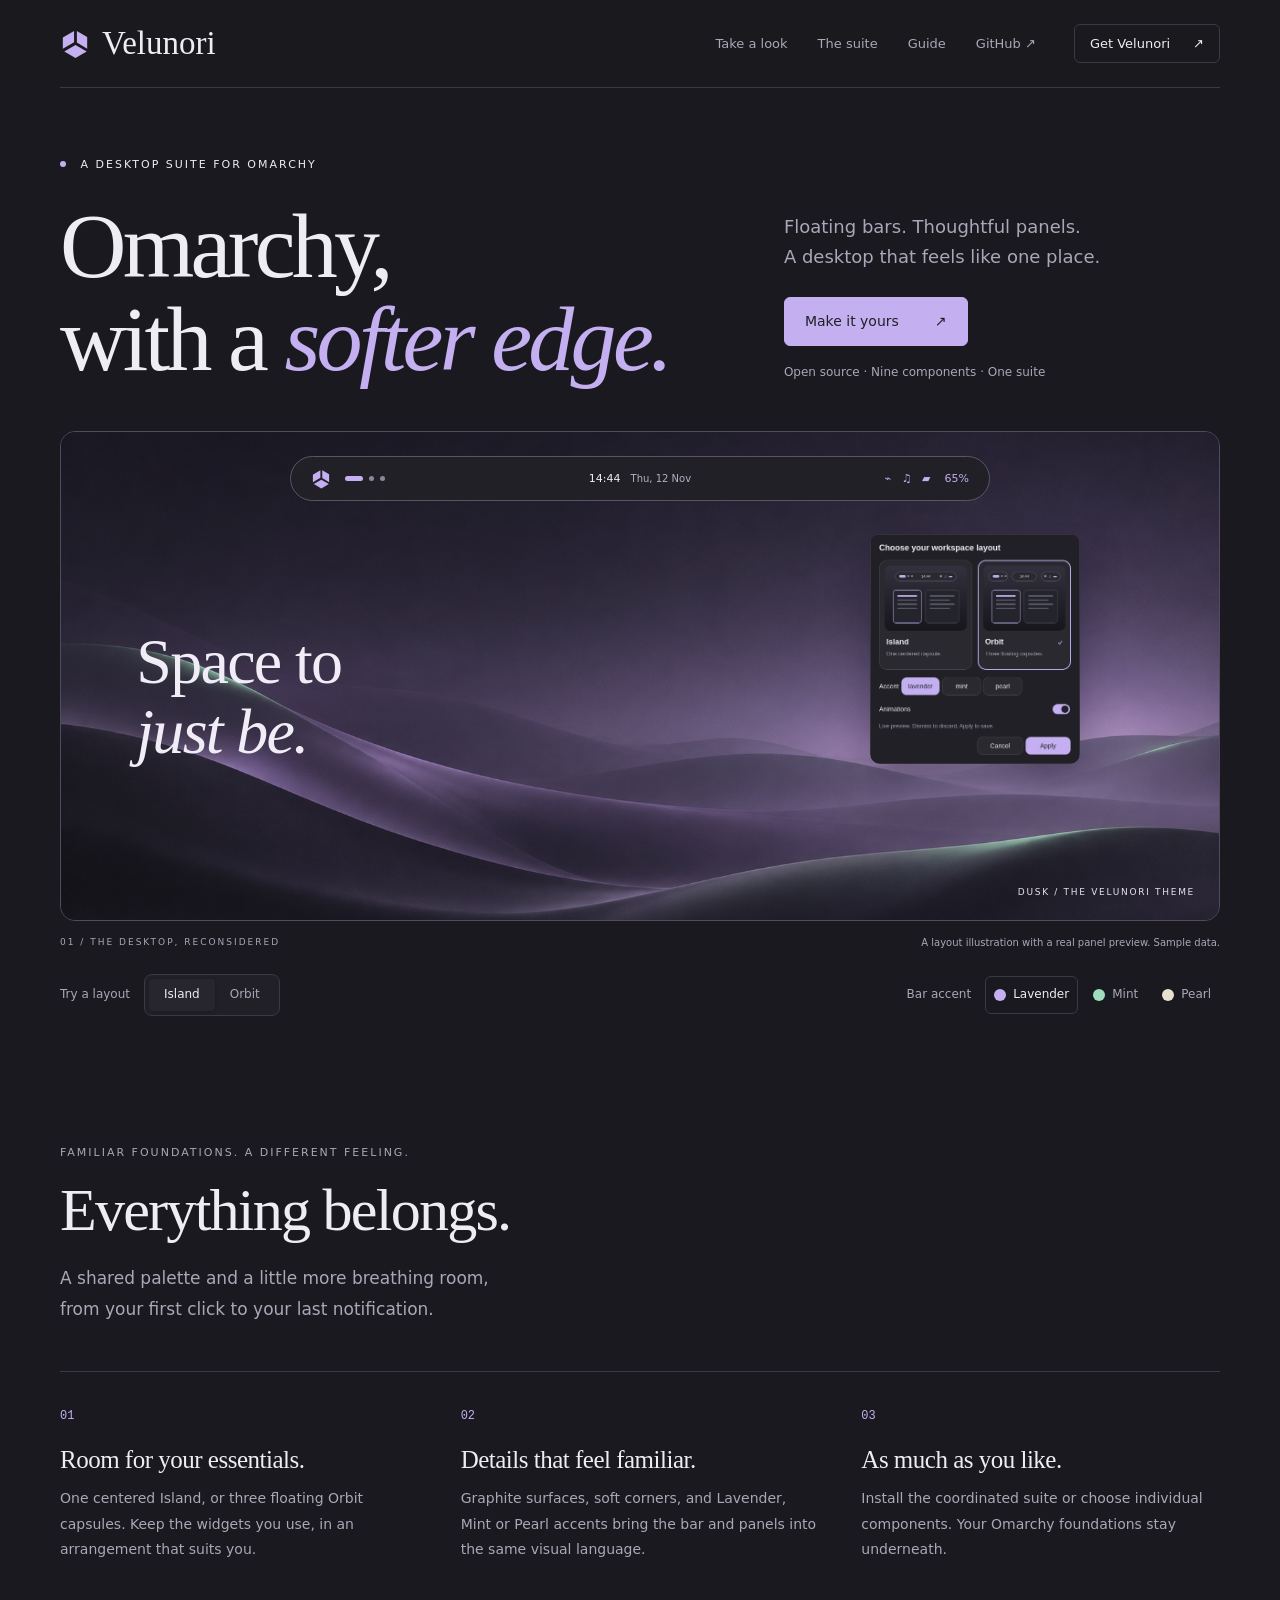
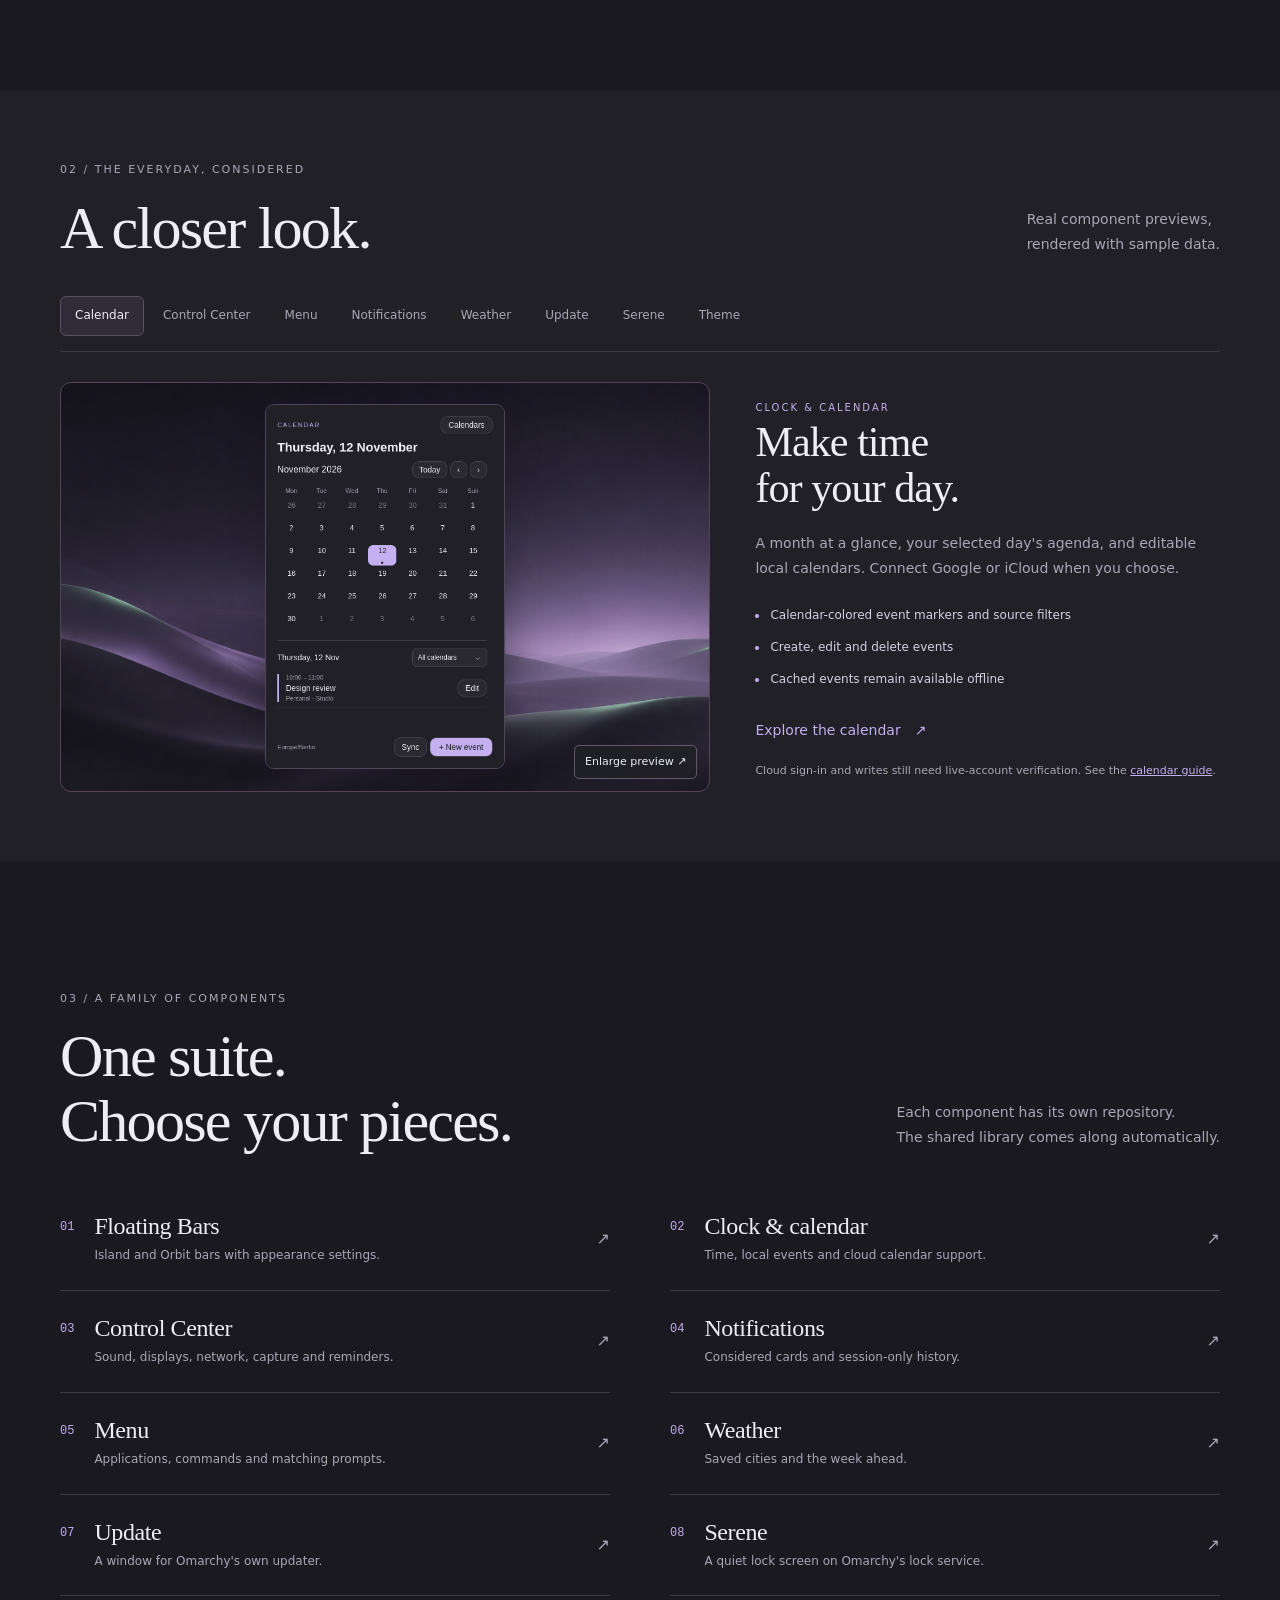
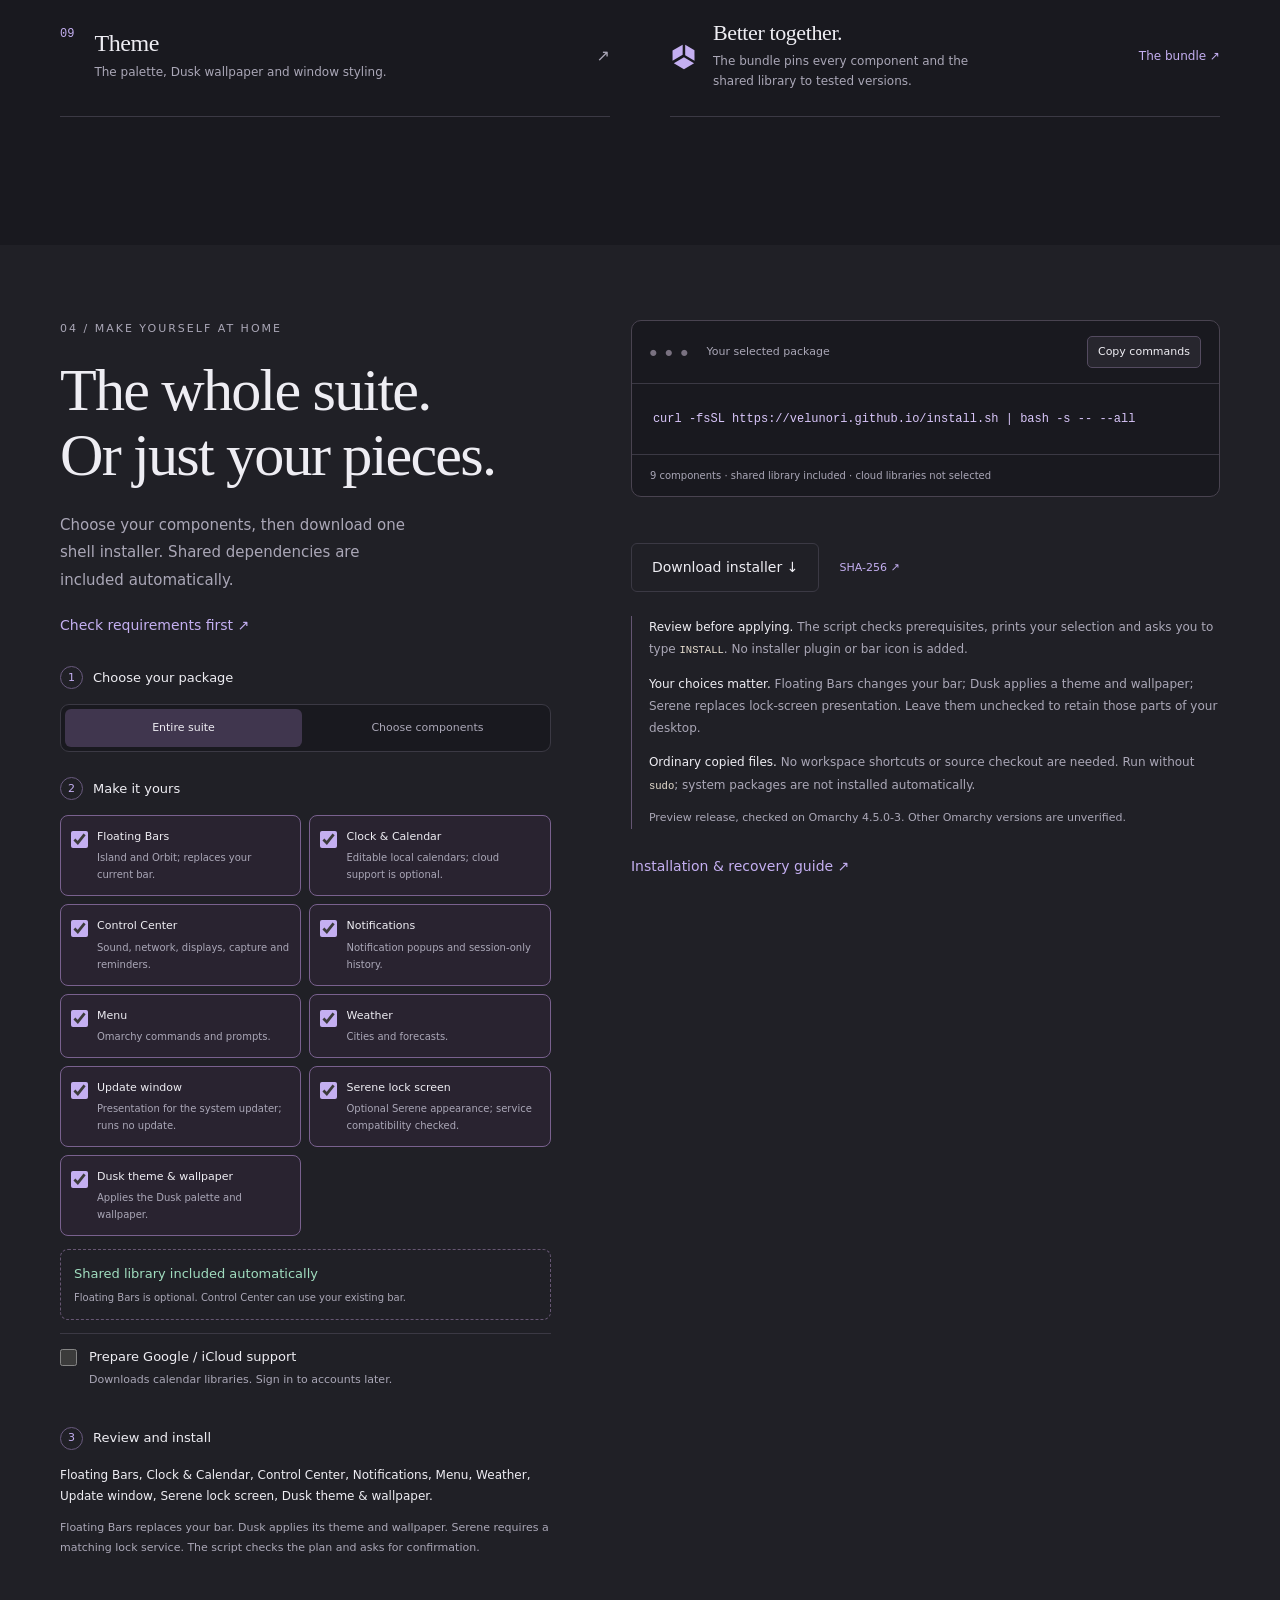
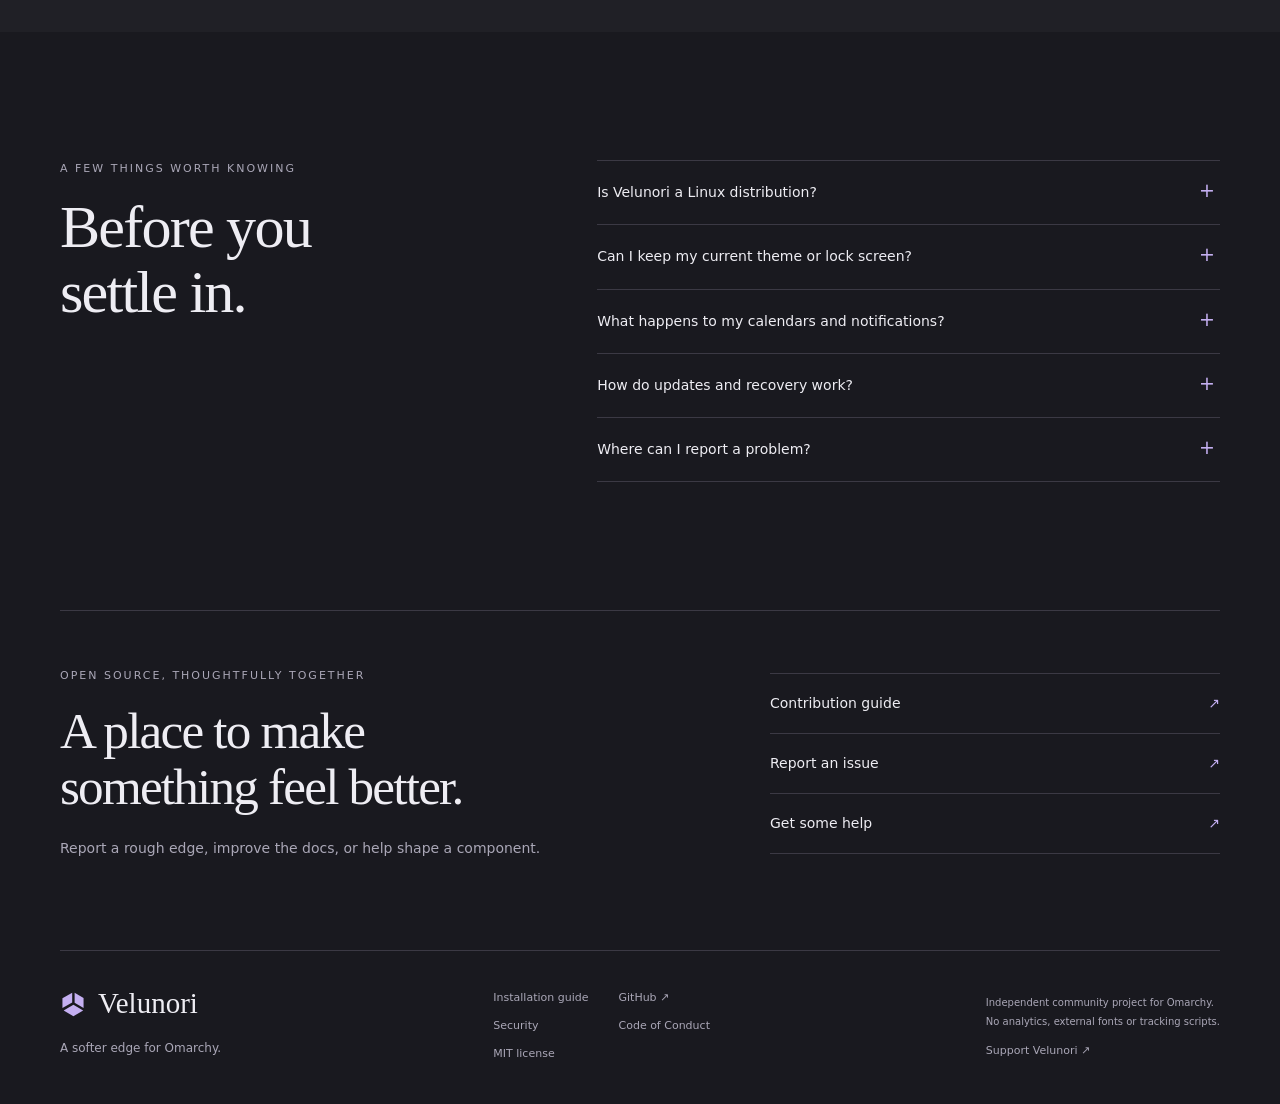
==== commit 3e300754: "Show the current Appearance editor in the hero The hero screenshot comes from the bar's new offscree" ====
--- a/index.html
+++ b/index.html
@@ -61,7 +61,7 @@
             <div class="bar-group bar-right"><span aria-hidden="true">⌁ &nbsp; ♫ &nbsp; ▰</span><span>65%</span></div>
           </div>
           <p class="wallpaper-quote">Space to<br><em>just be.</em></p>
-          <img class="appearance-preview" src="assets/screens/appearance.png" width="460" height="700" alt="Velunori Appearance: Island and Orbit layouts, accent choices and animation settings">
+          <img class="appearance-preview" src="assets/screens/appearance.png" width="460" height="503" alt="Velunori Appearance: Island and Orbit layouts, accent choices and animation settings">
           <span class="wallpaper-label">Dusk / The Velunori theme</span>
         </div>
         <figcaption class="desktop-caption"><span class="eyebrow">01 / The desktop, reconsidered</span><span>A layout illustration with a real panel preview. Sample data.</span></figcaption>
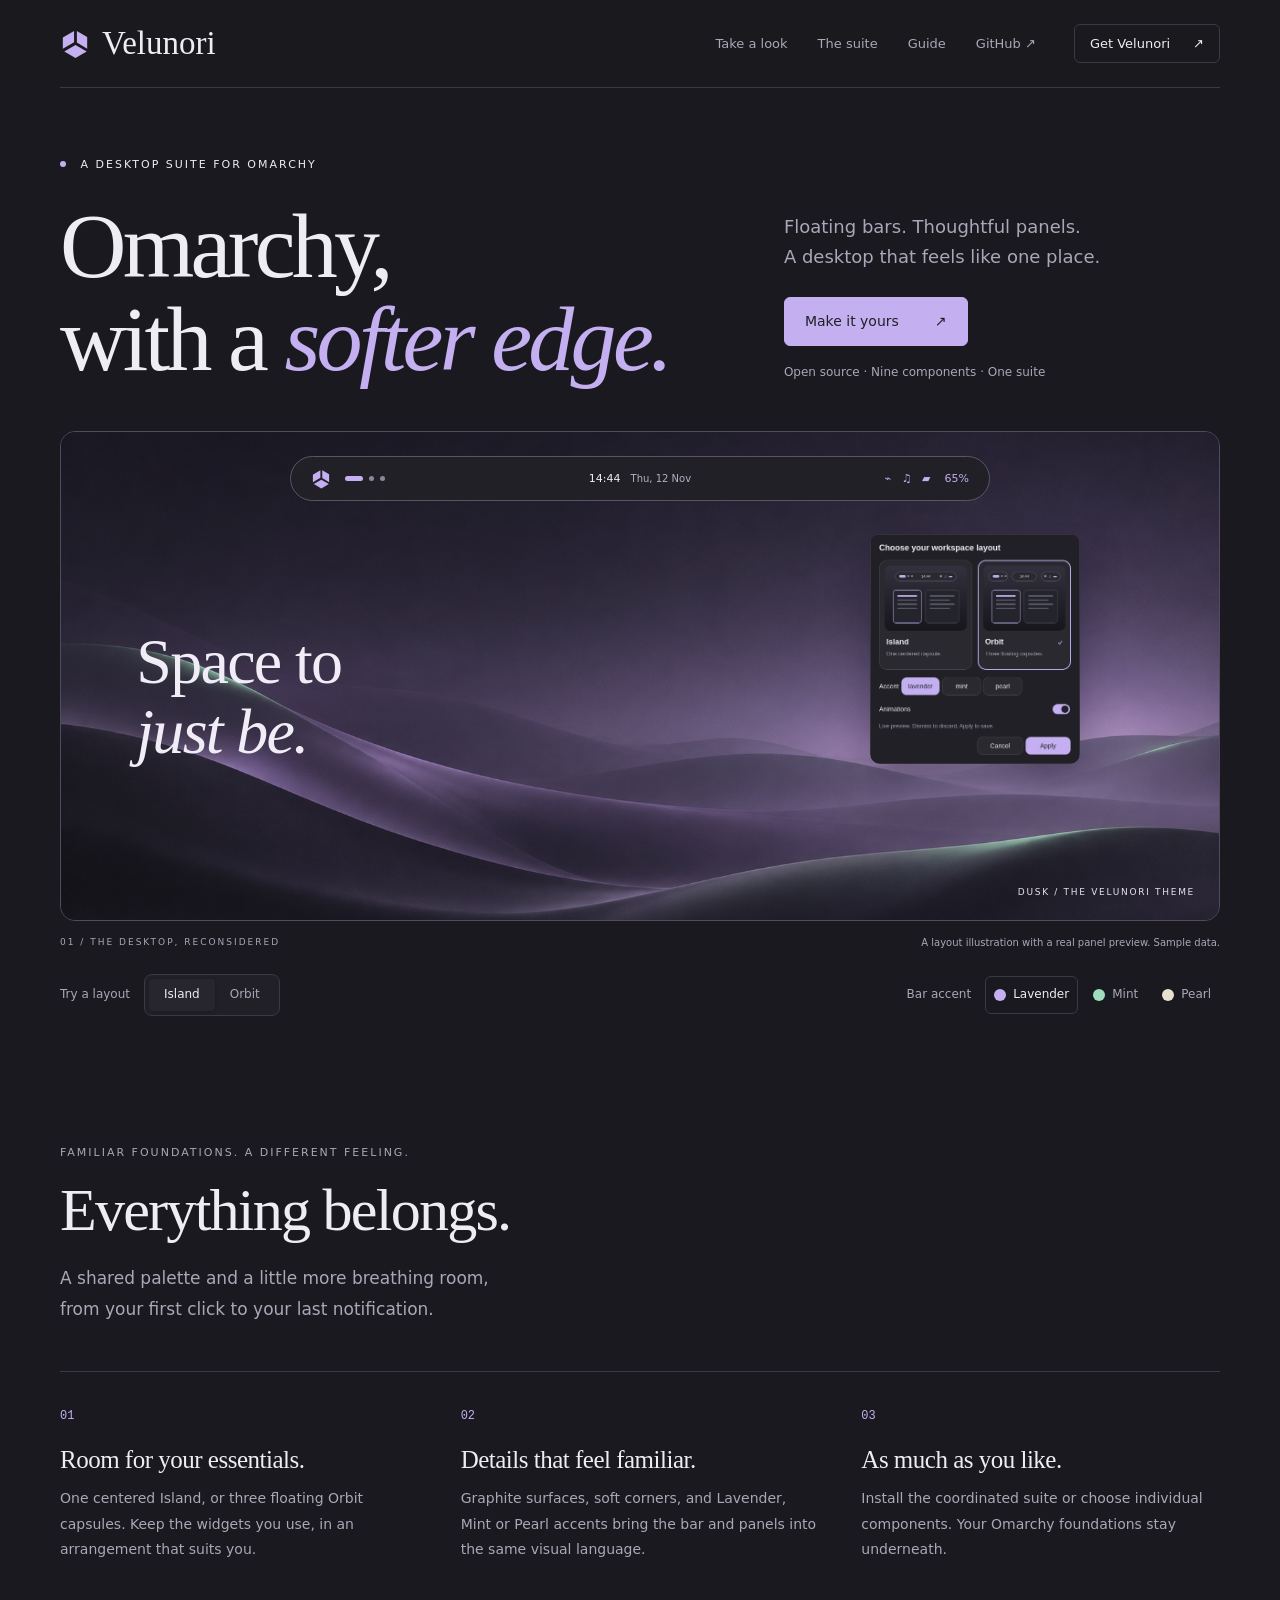
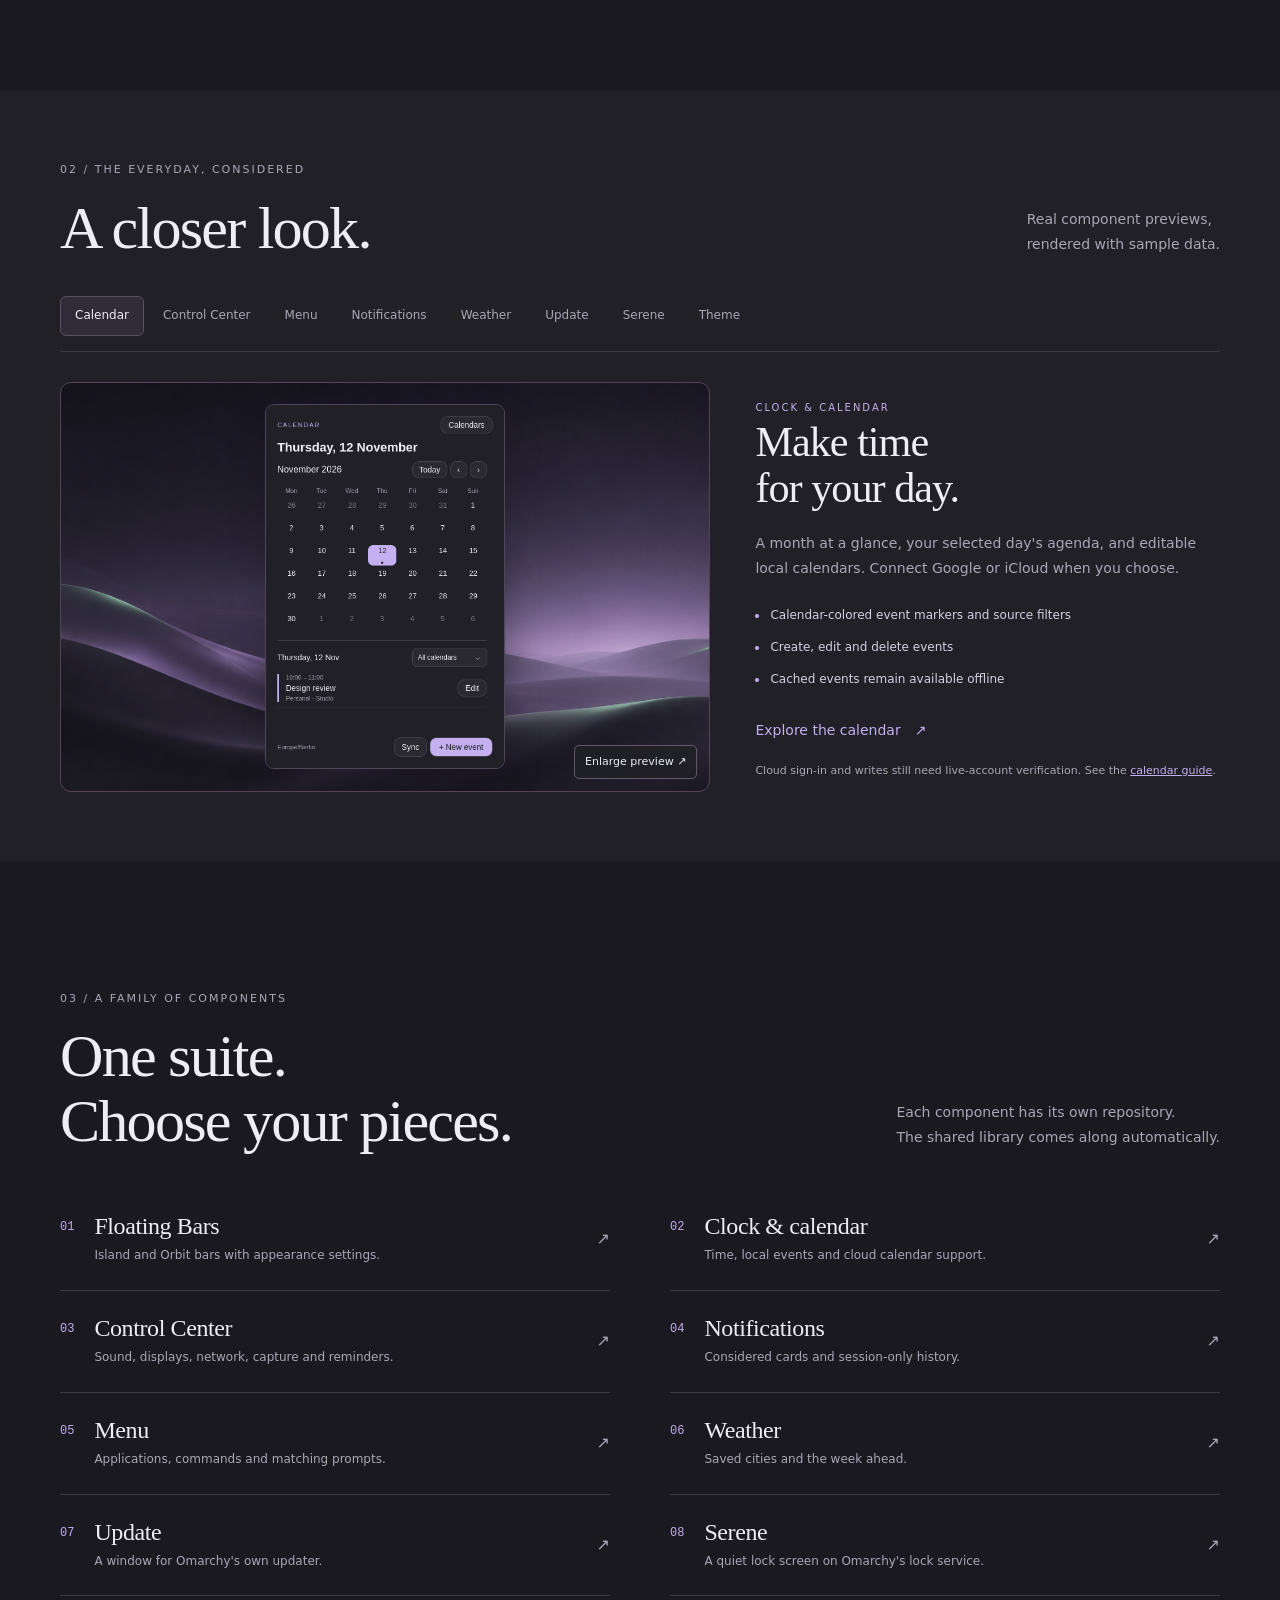
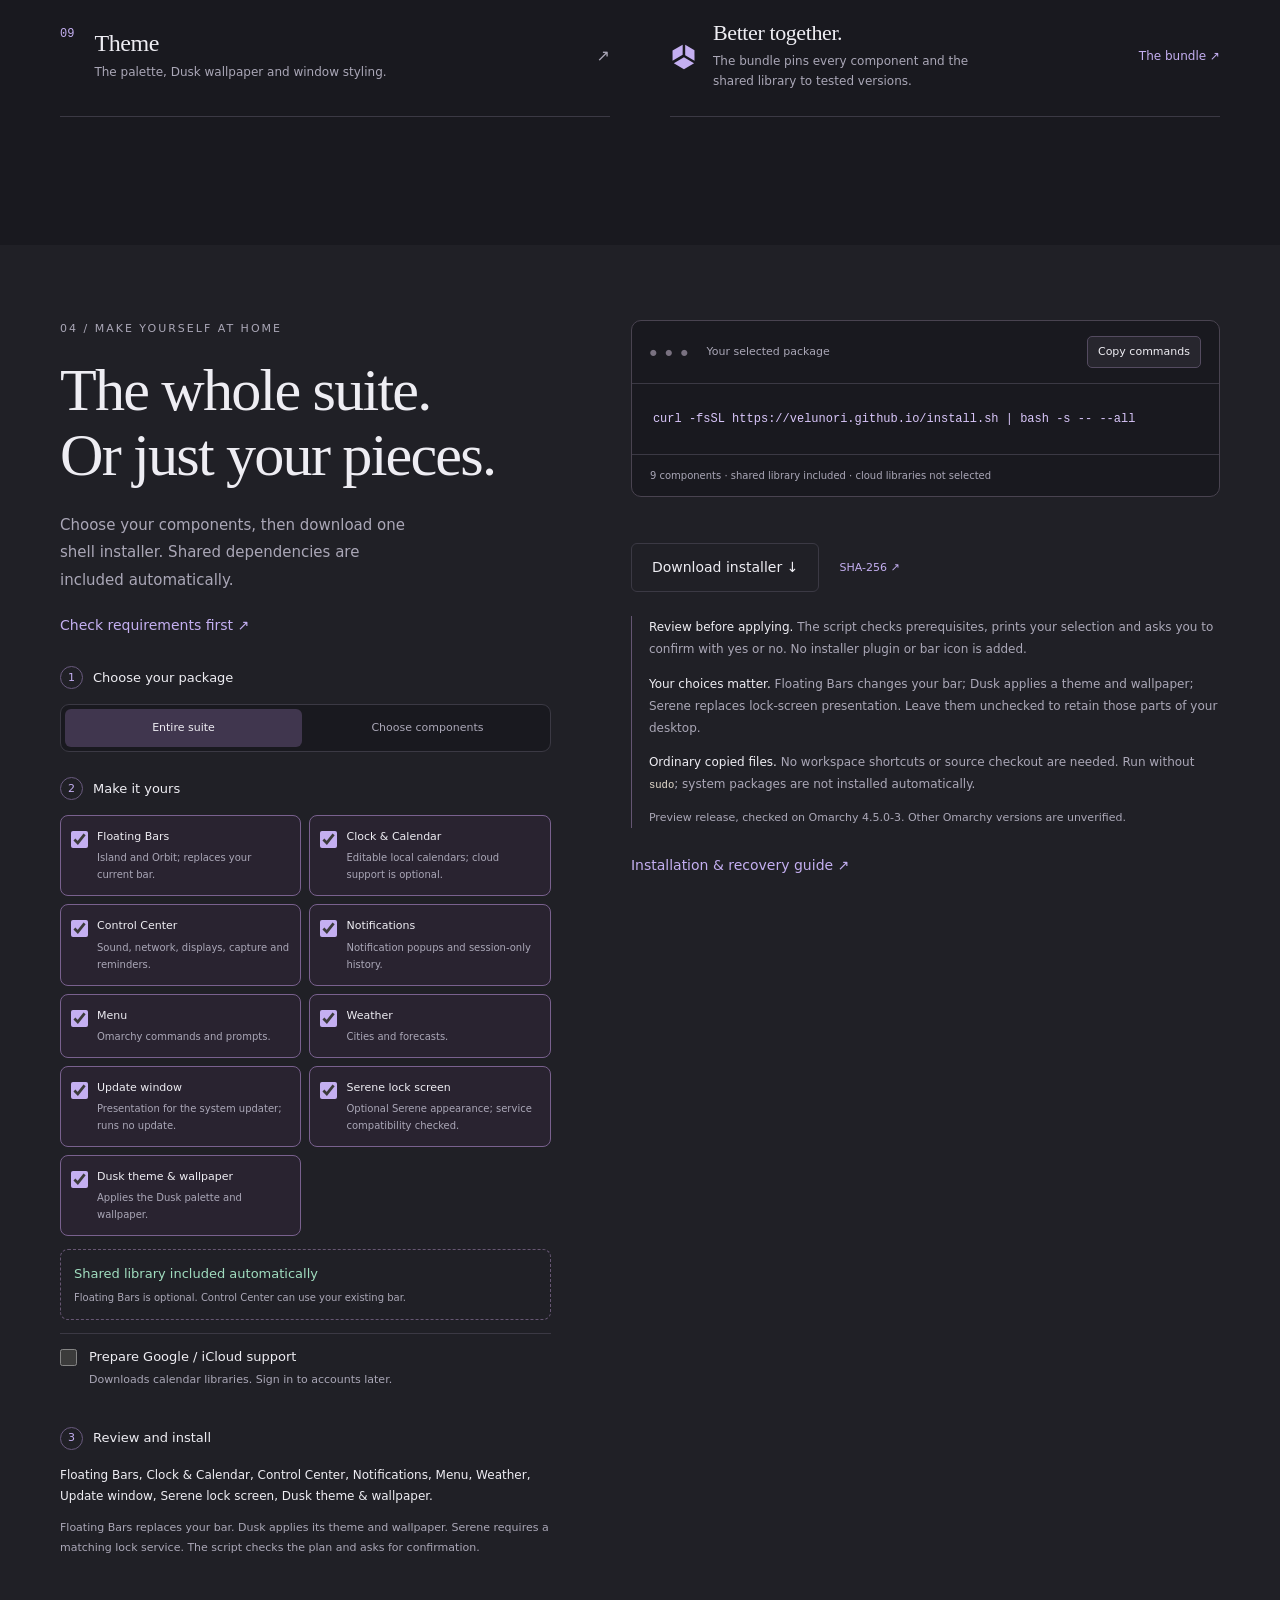
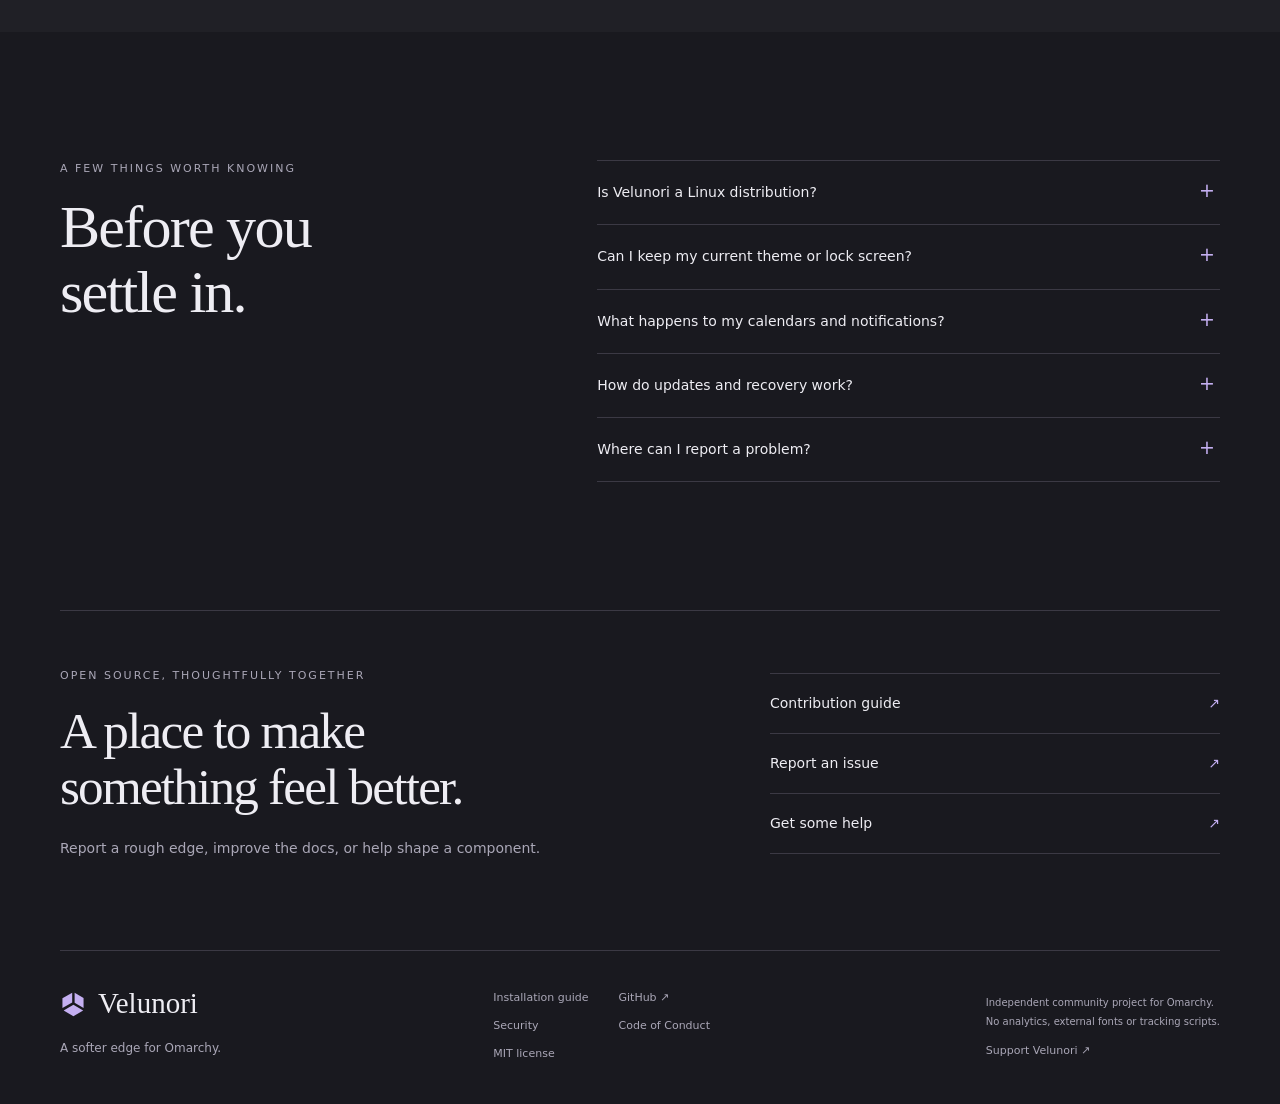
==== commit d81ee96d: "Rebuild the installer with the yes/no confirmation The install notes describe the new confirmation." ====
--- a/index.html
+++ b/index.html
@@ -146,7 +146,7 @@
       </div>
     </section>
 
-    <section class="install-section section-space" id="install" aria-labelledby="install-title"><div class="container install-grid"><div class="install-copy"><p class="eyebrow">04 / Make yourself at home</p><h2 id="install-title">The whole suite.<br>Or just your pieces.</h2><p>Choose your components, then download one shell installer. Shared dependencies are included automatically.</p><a class="text-link" href="guide.html#requirements">Check requirements first ↗</a><form class="install-options package-picker" id="install-options" data-installer-url="https://velunori.github.io/install.sh" hidden><fieldset><legend><span class="install-step">1</span> Choose your package</legend><div class="package-modes" role="group" aria-label="Installation profile"><button type="button" data-install-mode="all" aria-pressed="true">Entire suite</button><button type="button" data-install-mode="custom" aria-pressed="false">Choose components</button></div></fieldset><fieldset><legend><span class="install-step">2</span> Make it yours</legend><div class="package-components"><label class="package-component"><input type="checkbox" name="component" value="bar" data-title="Floating Bars" checked><span><strong>Floating Bars</strong><small>Island and Orbit; replaces your current bar.</small></span></label><label class="package-component"><input type="checkbox" name="component" value="clock" data-title="Clock &amp; Calendar" checked><span><strong>Clock &amp; Calendar</strong><small>Editable local calendars; cloud support is optional.</small></span></label><label class="package-component"><input type="checkbox" name="component" value="control-center" data-title="Control Center" checked><span><strong>Control Center</strong><small>Sound, network, displays, capture and reminders.</small></span></label><label class="package-component"><input type="checkbox" name="component" value="notifications" data-title="Notifications" checked><span><strong>Notifications</strong><small>Notification popups and session-only history.</small></span></label><label class="package-component"><input type="checkbox" name="component" value="menu" data-title="Menu" checked><span><strong>Menu</strong><small>Omarchy commands and prompts.</small></span></label><label class="package-component"><input type="checkbox" name="component" value="weather" data-title="Weather" checked><span><strong>Weather</strong><small>Cities and forecasts.</small></span></label><label class="package-component"><input type="checkbox" name="component" value="update" data-title="Update window" checked><span><strong>Update window</strong><small>Presentation for the system updater; runs no update.</small></span></label><label class="package-component"><input type="checkbox" name="component" value="lockscreen" data-title="Serene lock screen" checked><span><strong>Serene lock screen</strong><small>Optional Serene appearance; service compatibility checked.</small></span></label><label class="package-component"><input type="checkbox" name="component" value="theme" data-title="Dusk theme &amp; wallpaper" checked><span><strong>Dusk theme &amp; wallpaper</strong><small>Applies the Dusk palette and wallpaper.</small></span></label></div><div class="package-library" id="library-summary"><strong>Shared library included automatically</strong><small>Floating Bars is optional. Control Center can use your existing bar.</small></div><label class="cloud-choice"><input type="checkbox" name="cloud"><span><strong>Prepare Google / iCloud support</strong><small>Downloads calendar libraries. Sign in to accounts later.</small></span></label></fieldset><fieldset><legend><span class="install-step">3</span> Review and install</legend><p id="selection-summary" class="package-selection" aria-live="polite">9 components selected.</p><p id="selection-effects" class="fineprint">The suite includes Dusk and Serene. The script checks prerequisites and asks for confirmation.</p></fieldset></form></div><div class="install-code-area"><div class="code-window"><div class="code-heading"><span><span class="terminal-dots" aria-hidden="true">● ● ●</span> Your selected package</span><button class="copy-button" type="button" data-copy="install-code" hidden>Copy commands</button></div><pre><code id="install-code">curl -fsSL https://velunori.github.io/install.sh | bash -s -- --all</code></pre><div class="code-footer" id="install-summary" aria-live="polite">9 components · shared library · cloud libraries not selected</div></div><p class="copy-status" data-copy-status="install-code" aria-live="polite"></p><div class="installer-downloads"><a class="button button-outline" id="installer-download" href="downloads/velunori-0.2.0-preview.1.sh" download="velunori-install.sh">Download installer ↓</a><a class="text-link" href="downloads/velunori-0.2.0-preview.1.sh.sha256">SHA-256 ↗</a></div><div class="install-notes"><p><strong>Review before applying.</strong> The script checks prerequisites, prints your selection and asks you to type <code>INSTALL</code>. No installer plugin or bar icon is added.</p><p><strong>Your choices matter.</strong> Floating Bars changes your bar; Dusk applies a theme and wallpaper; Serene replaces lock-screen presentation. Leave them unchecked to retain those parts of your desktop.</p><p><strong>Ordinary copied files.</strong> No workspace shortcuts or source checkout are needed. Run without <code>sudo</code>; system packages are not installed automatically.</p><p class="fineprint">Preview release, checked on Omarchy 4.5.0-3. Other Omarchy versions are unverified.</p></div><a class="text-link" href="guide.html">Installation & recovery guide ↗</a></div></div></section>
+    <section class="install-section section-space" id="install" aria-labelledby="install-title"><div class="container install-grid"><div class="install-copy"><p class="eyebrow">04 / Make yourself at home</p><h2 id="install-title">The whole suite.<br>Or just your pieces.</h2><p>Choose your components, then download one shell installer. Shared dependencies are included automatically.</p><a class="text-link" href="guide.html#requirements">Check requirements first ↗</a><form class="install-options package-picker" id="install-options" data-installer-url="https://velunori.github.io/install.sh" hidden><fieldset><legend><span class="install-step">1</span> Choose your package</legend><div class="package-modes" role="group" aria-label="Installation profile"><button type="button" data-install-mode="all" aria-pressed="true">Entire suite</button><button type="button" data-install-mode="custom" aria-pressed="false">Choose components</button></div></fieldset><fieldset><legend><span class="install-step">2</span> Make it yours</legend><div class="package-components"><label class="package-component"><input type="checkbox" name="component" value="bar" data-title="Floating Bars" checked><span><strong>Floating Bars</strong><small>Island and Orbit; replaces your current bar.</small></span></label><label class="package-component"><input type="checkbox" name="component" value="clock" data-title="Clock &amp; Calendar" checked><span><strong>Clock &amp; Calendar</strong><small>Editable local calendars; cloud support is optional.</small></span></label><label class="package-component"><input type="checkbox" name="component" value="control-center" data-title="Control Center" checked><span><strong>Control Center</strong><small>Sound, network, displays, capture and reminders.</small></span></label><label class="package-component"><input type="checkbox" name="component" value="notifications" data-title="Notifications" checked><span><strong>Notifications</strong><small>Notification popups and session-only history.</small></span></label><label class="package-component"><input type="checkbox" name="component" value="menu" data-title="Menu" checked><span><strong>Menu</strong><small>Omarchy commands and prompts.</small></span></label><label class="package-component"><input type="checkbox" name="component" value="weather" data-title="Weather" checked><span><strong>Weather</strong><small>Cities and forecasts.</small></span></label><label class="package-component"><input type="checkbox" name="component" value="update" data-title="Update window" checked><span><strong>Update window</strong><small>Presentation for the system updater; runs no update.</small></span></label><label class="package-component"><input type="checkbox" name="component" value="lockscreen" data-title="Serene lock screen" checked><span><strong>Serene lock screen</strong><small>Optional Serene appearance; service compatibility checked.</small></span></label><label class="package-component"><input type="checkbox" name="component" value="theme" data-title="Dusk theme &amp; wallpaper" checked><span><strong>Dusk theme &amp; wallpaper</strong><small>Applies the Dusk palette and wallpaper.</small></span></label></div><div class="package-library" id="library-summary"><strong>Shared library included automatically</strong><small>Floating Bars is optional. Control Center can use your existing bar.</small></div><label class="cloud-choice"><input type="checkbox" name="cloud"><span><strong>Prepare Google / iCloud support</strong><small>Downloads calendar libraries. Sign in to accounts later.</small></span></label></fieldset><fieldset><legend><span class="install-step">3</span> Review and install</legend><p id="selection-summary" class="package-selection" aria-live="polite">9 components selected.</p><p id="selection-effects" class="fineprint">The suite includes Dusk and Serene. The script checks prerequisites and asks for confirmation.</p></fieldset></form></div><div class="install-code-area"><div class="code-window"><div class="code-heading"><span><span class="terminal-dots" aria-hidden="true">● ● ●</span> Your selected package</span><button class="copy-button" type="button" data-copy="install-code" hidden>Copy commands</button></div><pre><code id="install-code">curl -fsSL https://velunori.github.io/install.sh | bash -s -- --all</code></pre><div class="code-footer" id="install-summary" aria-live="polite">9 components · shared library · cloud libraries not selected</div></div><p class="copy-status" data-copy-status="install-code" aria-live="polite"></p><div class="installer-downloads"><a class="button button-outline" id="installer-download" href="downloads/velunori-0.2.0-preview.1.sh" download="velunori-install.sh">Download installer ↓</a><a class="text-link" href="downloads/velunori-0.2.0-preview.1.sh.sha256">SHA-256 ↗</a></div><div class="install-notes"><p><strong>Review before applying.</strong> The script checks prerequisites, prints your selection and asks you to confirm with yes or no. No installer plugin or bar icon is added.</p><p><strong>Your choices matter.</strong> Floating Bars changes your bar; Dusk applies a theme and wallpaper; Serene replaces lock-screen presentation. Leave them unchecked to retain those parts of your desktop.</p><p><strong>Ordinary copied files.</strong> No workspace shortcuts or source checkout are needed. Run without <code>sudo</code>; system packages are not installed automatically.</p><p class="fineprint">Preview release, checked on Omarchy 4.5.0-3. Other Omarchy versions are unverified.</p></div><a class="text-link" href="guide.html">Installation & recovery guide ↗</a></div></div></section>
 
     <section class="faq container section-space" aria-labelledby="faq-title"><div class="section-intro"><p class="eyebrow">A few things worth knowing</p><h2 id="faq-title">Before you settle in.</h2></div><div class="faq-list">
       <details><summary>Is Velunori a Linux distribution?</summary><p>No. Velunori is a set of components for the Omarchy shell and a coordinated theme. It needs an existing Omarchy installation with its shell plugin API. It is not a standalone desktop environment.</p></details>
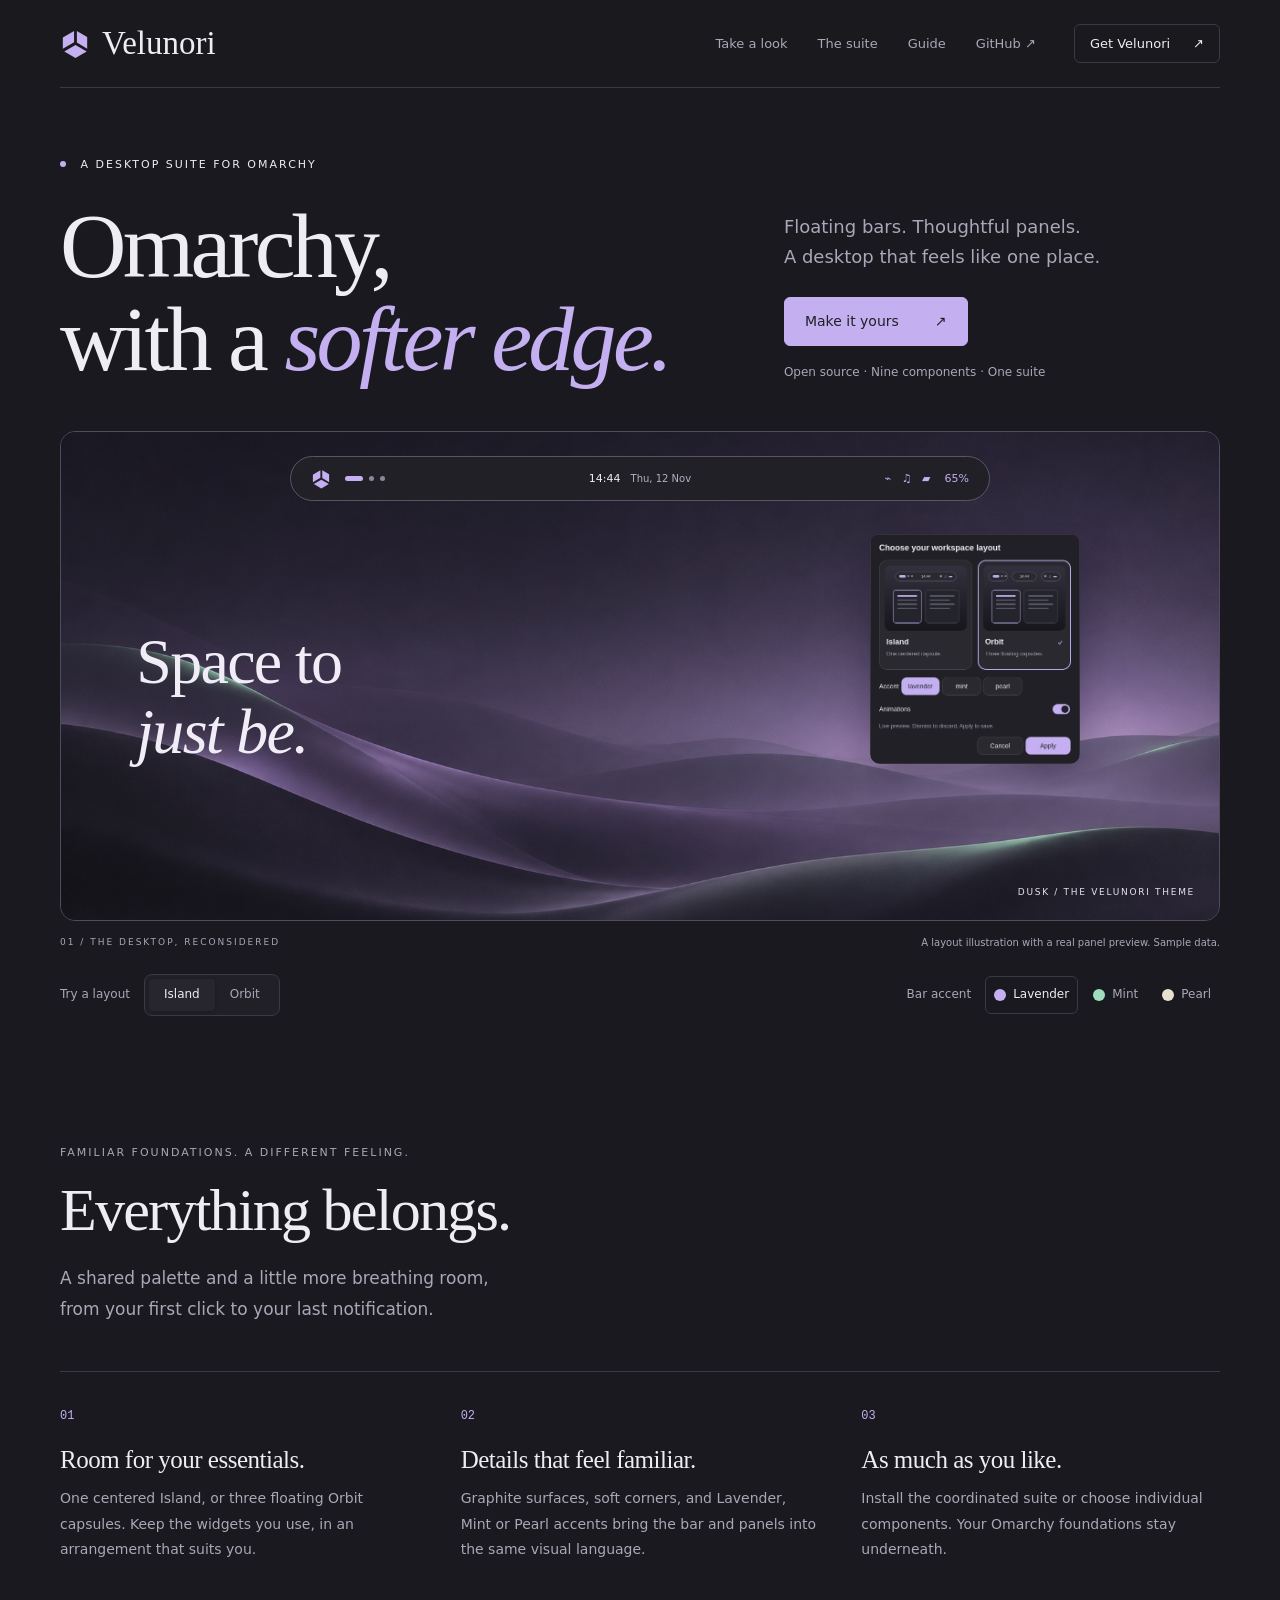
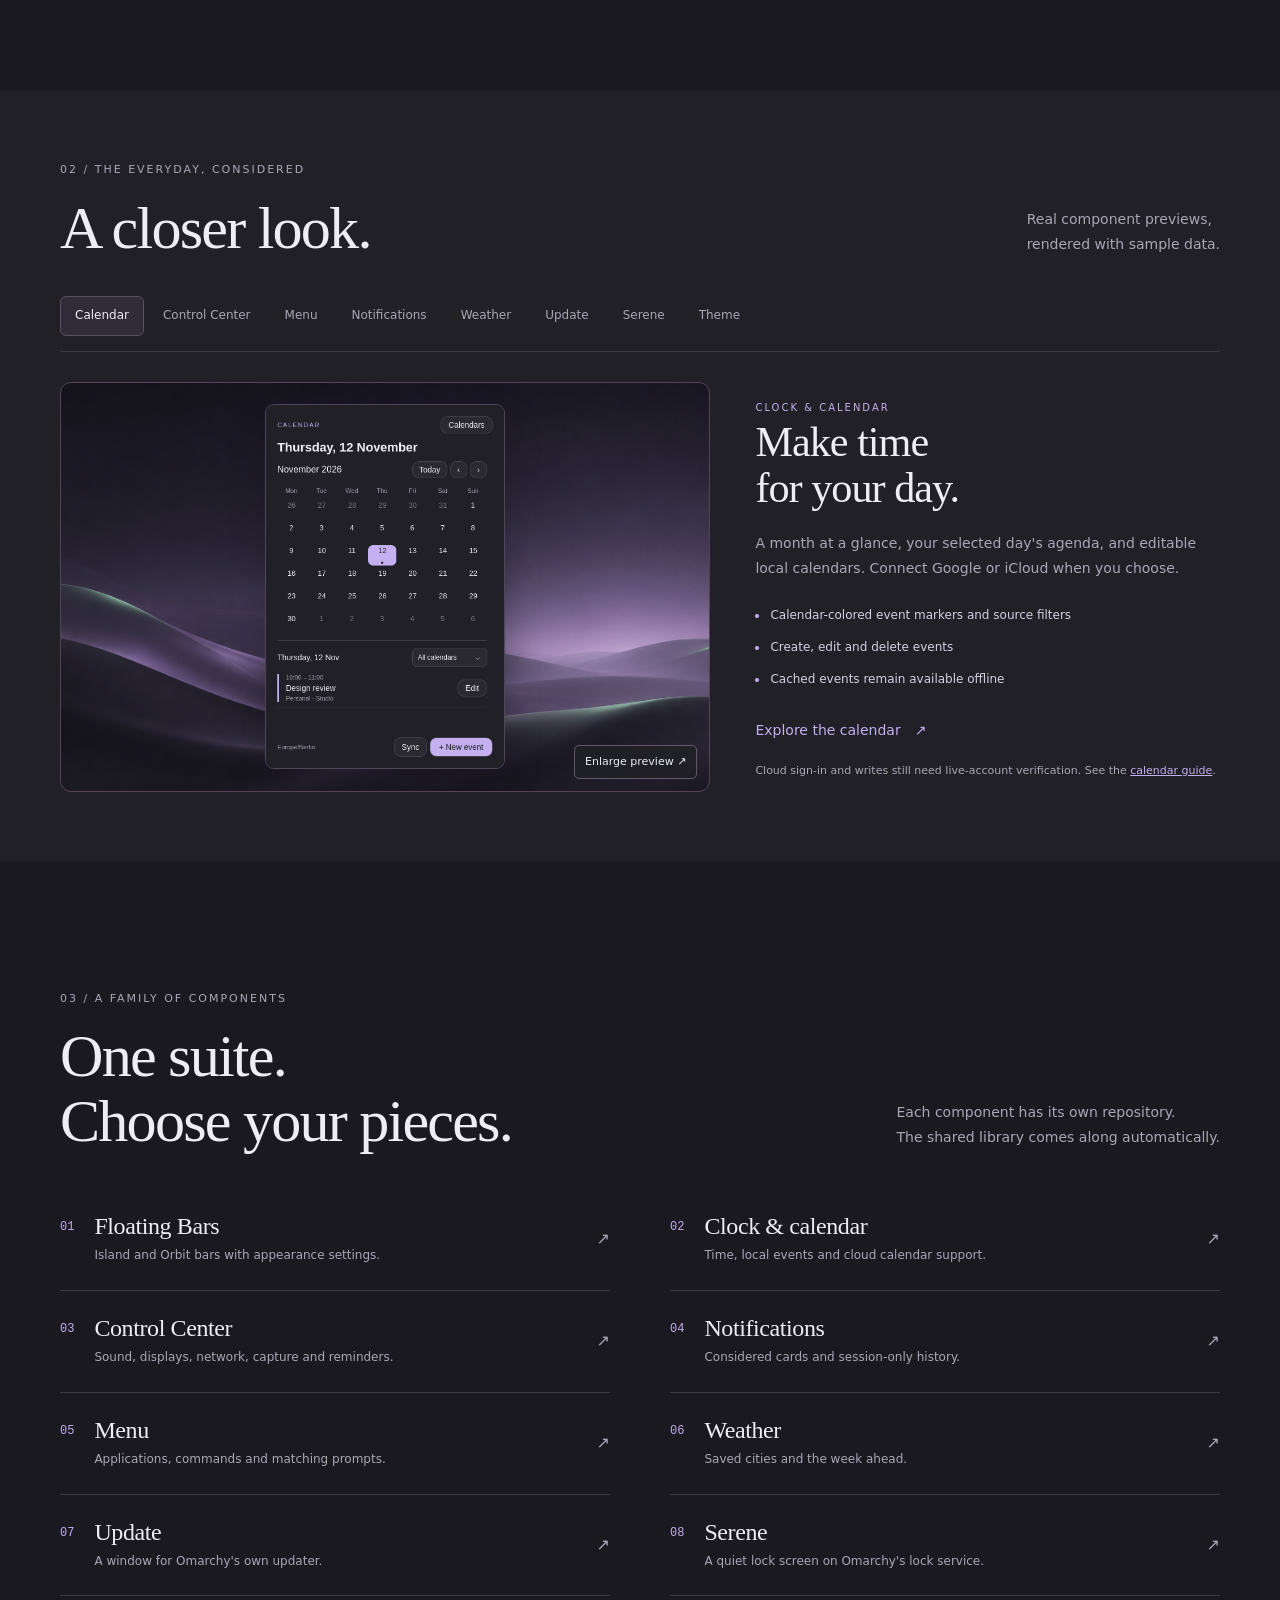
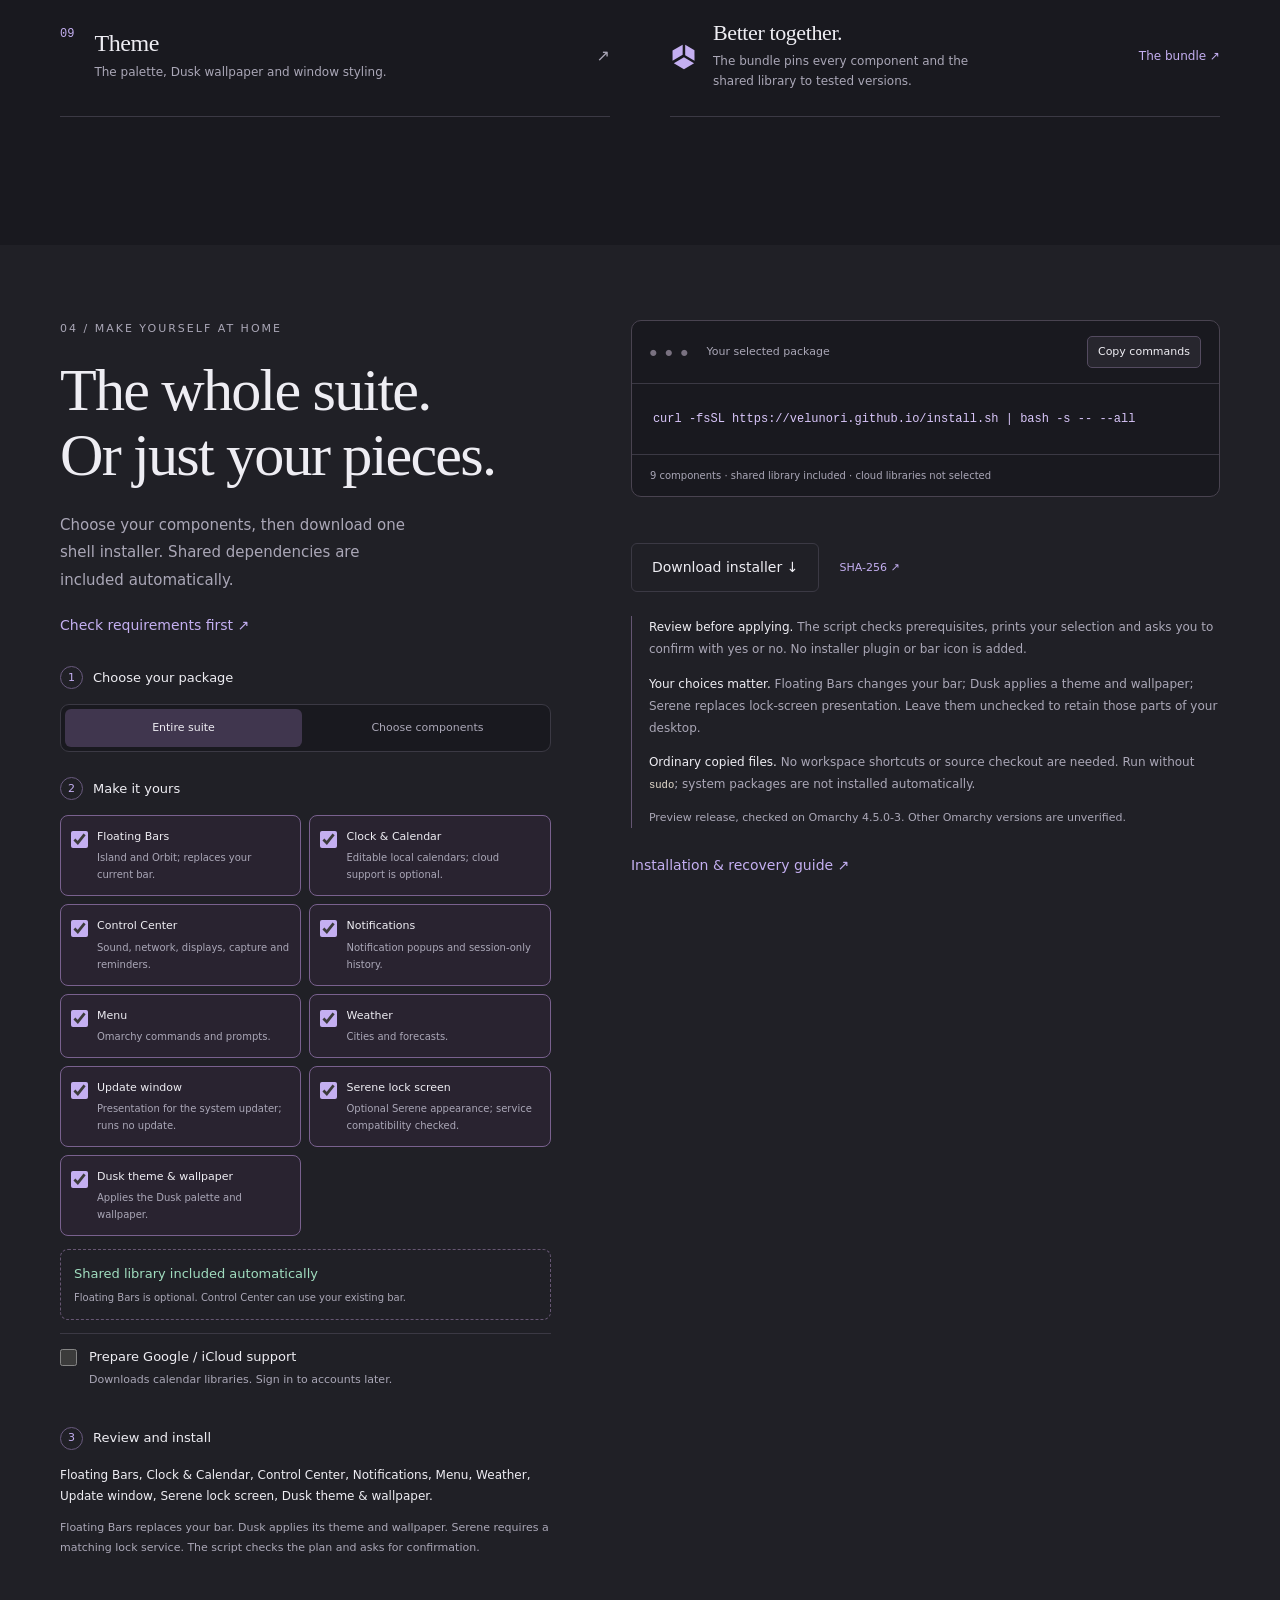
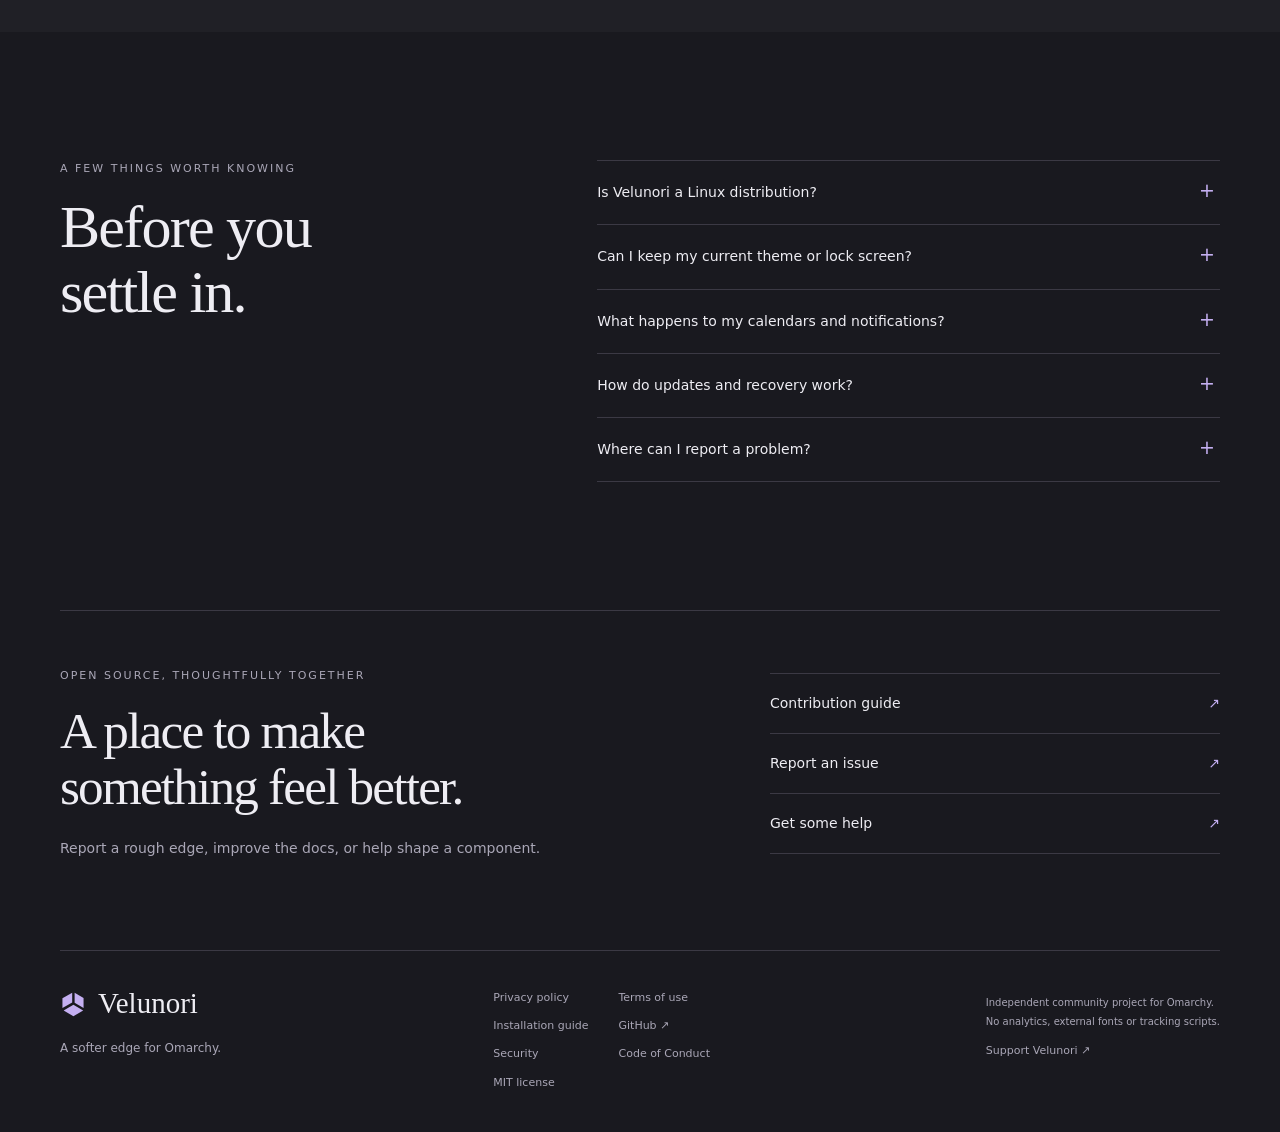
==== commit 6674155a: "Publish preview 2 installer and OAuth privacy pages" ====
--- a/index.html
+++ b/index.html
@@ -31,7 +31,7 @@
   <link rel="apple-touch-icon" href="assets/apple-touch-icon.png" sizes="180x180">
   <link rel="manifest" href="site.webmanifest">
   <link rel="stylesheet" href="styles.css">
-  <script type="application/ld+json">{"@context":"https://schema.org","@graph":[{"@type":"Organization","@id":"https://velunori.github.io/#organization","name":"Velunori","url":"https://velunori.github.io/","logo":"https://velunori.github.io/assets/mark.svg","sameAs":["https://github.com/Velunori"]},{"@type":"WebSite","@id":"https://velunori.github.io/#website","url":"https://velunori.github.io/","name":"Velunori","inLanguage":"en","publisher":{"@id":"https://velunori.github.io/#organization"}},{"@type":"SoftwareApplication","@id":"https://velunori.github.io/#software","name":"Velunori","description":"A coordinated Omarchy desktop suite: floating bars, Control Center, calendars, notifications, weather and Dusk. Install all components or choose your own.","url":"https://velunori.github.io/","applicationCategory":"DesktopEnhancementApplication","operatingSystem":"Omarchy Linux","softwareVersion":"0.2.0-preview.1","isAccessibleForFree":true,"license":"https://opensource.org/license/mit","publisher":{"@id":"https://velunori.github.io/#organization"},"image":"https://velunori.github.io/assets/social-card.png","downloadUrl":"https://velunori.github.io/install.sh","codeRepository":"https://github.com/Velunori"}]}</script>
+  <script type="application/ld+json">{"@context":"https://schema.org","@graph":[{"@type":"Organization","@id":"https://velunori.github.io/#organization","name":"Velunori","url":"https://velunori.github.io/","logo":"https://velunori.github.io/assets/mark.svg","sameAs":["https://github.com/Velunori"]},{"@type":"WebSite","@id":"https://velunori.github.io/#website","url":"https://velunori.github.io/","name":"Velunori","inLanguage":"en","publisher":{"@id":"https://velunori.github.io/#organization"}},{"@type":"SoftwareApplication","@id":"https://velunori.github.io/#software","name":"Velunori","description":"A coordinated Omarchy desktop suite: floating bars, Control Center, calendars, notifications, weather and Dusk. Install all components or choose your own.","url":"https://velunori.github.io/","applicationCategory":"DesktopEnhancementApplication","operatingSystem":"Omarchy Linux","softwareVersion":"0.2.0-preview.2","isAccessibleForFree":true,"license":"https://opensource.org/license/mit","publisher":{"@id":"https://velunori.github.io/#organization"},"image":"https://velunori.github.io/assets/social-card.png","downloadUrl":"https://velunori.github.io/install.sh","codeRepository":"https://github.com/Velunori"}]}</script>
   <script src="app.js" defer></script>
 </head>
 <body>
@@ -146,7 +146,7 @@
       </div>
     </section>
 
-    <section class="install-section section-space" id="install" aria-labelledby="install-title"><div class="container install-grid"><div class="install-copy"><p class="eyebrow">04 / Make yourself at home</p><h2 id="install-title">The whole suite.<br>Or just your pieces.</h2><p>Choose your components, then download one shell installer. Shared dependencies are included automatically.</p><a class="text-link" href="guide.html#requirements">Check requirements first ↗</a><form class="install-options package-picker" id="install-options" data-installer-url="https://velunori.github.io/install.sh" hidden><fieldset><legend><span class="install-step">1</span> Choose your package</legend><div class="package-modes" role="group" aria-label="Installation profile"><button type="button" data-install-mode="all" aria-pressed="true">Entire suite</button><button type="button" data-install-mode="custom" aria-pressed="false">Choose components</button></div></fieldset><fieldset><legend><span class="install-step">2</span> Make it yours</legend><div class="package-components"><label class="package-component"><input type="checkbox" name="component" value="bar" data-title="Floating Bars" checked><span><strong>Floating Bars</strong><small>Island and Orbit; replaces your current bar.</small></span></label><label class="package-component"><input type="checkbox" name="component" value="clock" data-title="Clock &amp; Calendar" checked><span><strong>Clock &amp; Calendar</strong><small>Editable local calendars; cloud support is optional.</small></span></label><label class="package-component"><input type="checkbox" name="component" value="control-center" data-title="Control Center" checked><span><strong>Control Center</strong><small>Sound, network, displays, capture and reminders.</small></span></label><label class="package-component"><input type="checkbox" name="component" value="notifications" data-title="Notifications" checked><span><strong>Notifications</strong><small>Notification popups and session-only history.</small></span></label><label class="package-component"><input type="checkbox" name="component" value="menu" data-title="Menu" checked><span><strong>Menu</strong><small>Omarchy commands and prompts.</small></span></label><label class="package-component"><input type="checkbox" name="component" value="weather" data-title="Weather" checked><span><strong>Weather</strong><small>Cities and forecasts.</small></span></label><label class="package-component"><input type="checkbox" name="component" value="update" data-title="Update window" checked><span><strong>Update window</strong><small>Presentation for the system updater; runs no update.</small></span></label><label class="package-component"><input type="checkbox" name="component" value="lockscreen" data-title="Serene lock screen" checked><span><strong>Serene lock screen</strong><small>Optional Serene appearance; service compatibility checked.</small></span></label><label class="package-component"><input type="checkbox" name="component" value="theme" data-title="Dusk theme &amp; wallpaper" checked><span><strong>Dusk theme &amp; wallpaper</strong><small>Applies the Dusk palette and wallpaper.</small></span></label></div><div class="package-library" id="library-summary"><strong>Shared library included automatically</strong><small>Floating Bars is optional. Control Center can use your existing bar.</small></div><label class="cloud-choice"><input type="checkbox" name="cloud"><span><strong>Prepare Google / iCloud support</strong><small>Downloads calendar libraries. Sign in to accounts later.</small></span></label></fieldset><fieldset><legend><span class="install-step">3</span> Review and install</legend><p id="selection-summary" class="package-selection" aria-live="polite">9 components selected.</p><p id="selection-effects" class="fineprint">The suite includes Dusk and Serene. The script checks prerequisites and asks for confirmation.</p></fieldset></form></div><div class="install-code-area"><div class="code-window"><div class="code-heading"><span><span class="terminal-dots" aria-hidden="true">● ● ●</span> Your selected package</span><button class="copy-button" type="button" data-copy="install-code" hidden>Copy commands</button></div><pre><code id="install-code">curl -fsSL https://velunori.github.io/install.sh | bash -s -- --all</code></pre><div class="code-footer" id="install-summary" aria-live="polite">9 components · shared library · cloud libraries not selected</div></div><p class="copy-status" data-copy-status="install-code" aria-live="polite"></p><div class="installer-downloads"><a class="button button-outline" id="installer-download" href="downloads/velunori-0.2.0-preview.1.sh" download="velunori-install.sh">Download installer ↓</a><a class="text-link" href="downloads/velunori-0.2.0-preview.1.sh.sha256">SHA-256 ↗</a></div><div class="install-notes"><p><strong>Review before applying.</strong> The script checks prerequisites, prints your selection and asks you to confirm with yes or no. No installer plugin or bar icon is added.</p><p><strong>Your choices matter.</strong> Floating Bars changes your bar; Dusk applies a theme and wallpaper; Serene replaces lock-screen presentation. Leave them unchecked to retain those parts of your desktop.</p><p><strong>Ordinary copied files.</strong> No workspace shortcuts or source checkout are needed. Run without <code>sudo</code>; system packages are not installed automatically.</p><p class="fineprint">Preview release, checked on Omarchy 4.5.0-3. Other Omarchy versions are unverified.</p></div><a class="text-link" href="guide.html">Installation & recovery guide ↗</a></div></div></section>
+    <section class="install-section section-space" id="install" aria-labelledby="install-title"><div class="container install-grid"><div class="install-copy"><p class="eyebrow">04 / Make yourself at home</p><h2 id="install-title">The whole suite.<br>Or just your pieces.</h2><p>Choose your components, then download one shell installer. Shared dependencies are included automatically.</p><a class="text-link" href="guide.html#requirements">Check requirements first ↗</a><form class="install-options package-picker" id="install-options" data-installer-url="https://velunori.github.io/install.sh" hidden><fieldset><legend><span class="install-step">1</span> Choose your package</legend><div class="package-modes" role="group" aria-label="Installation profile"><button type="button" data-install-mode="all" aria-pressed="true">Entire suite</button><button type="button" data-install-mode="custom" aria-pressed="false">Choose components</button></div></fieldset><fieldset><legend><span class="install-step">2</span> Make it yours</legend><div class="package-components"><label class="package-component"><input type="checkbox" name="component" value="bar" data-title="Floating Bars" checked><span><strong>Floating Bars</strong><small>Island and Orbit; replaces your current bar.</small></span></label><label class="package-component"><input type="checkbox" name="component" value="clock" data-title="Clock &amp; Calendar" checked><span><strong>Clock &amp; Calendar</strong><small>Editable local calendars; cloud support is optional.</small></span></label><label class="package-component"><input type="checkbox" name="component" value="control-center" data-title="Control Center" checked><span><strong>Control Center</strong><small>Sound, network, displays, capture and reminders.</small></span></label><label class="package-component"><input type="checkbox" name="component" value="notifications" data-title="Notifications" checked><span><strong>Notifications</strong><small>Notification popups and session-only history.</small></span></label><label class="package-component"><input type="checkbox" name="component" value="menu" data-title="Menu" checked><span><strong>Menu</strong><small>Omarchy commands and prompts.</small></span></label><label class="package-component"><input type="checkbox" name="component" value="weather" data-title="Weather" checked><span><strong>Weather</strong><small>Cities and forecasts.</small></span></label><label class="package-component"><input type="checkbox" name="component" value="update" data-title="Update window" checked><span><strong>Update window</strong><small>Presentation for the system updater; runs no update.</small></span></label><label class="package-component"><input type="checkbox" name="component" value="lockscreen" data-title="Serene lock screen" checked><span><strong>Serene lock screen</strong><small>Optional Serene appearance; service compatibility checked.</small></span></label><label class="package-component"><input type="checkbox" name="component" value="theme" data-title="Dusk theme &amp; wallpaper" checked><span><strong>Dusk theme &amp; wallpaper</strong><small>Applies the Dusk palette and wallpaper.</small></span></label></div><div class="package-library" id="library-summary"><strong>Shared library included automatically</strong><small>Floating Bars is optional. Control Center can use your existing bar.</small></div><label class="cloud-choice"><input type="checkbox" name="cloud"><span><strong>Prepare Google / iCloud support</strong><small>Downloads calendar libraries. Sign in to accounts later.</small></span></label></fieldset><fieldset><legend><span class="install-step">3</span> Review and install</legend><p id="selection-summary" class="package-selection" aria-live="polite">9 components selected.</p><p id="selection-effects" class="fineprint">The suite includes Dusk and Serene. The script checks prerequisites and asks for confirmation.</p></fieldset></form></div><div class="install-code-area"><div class="code-window"><div class="code-heading"><span><span class="terminal-dots" aria-hidden="true">● ● ●</span> Your selected package</span><button class="copy-button" type="button" data-copy="install-code" hidden>Copy commands</button></div><pre><code id="install-code">curl -fsSL https://velunori.github.io/install.sh | bash -s -- --all</code></pre><div class="code-footer" id="install-summary" aria-live="polite">9 components · shared library · cloud libraries not selected</div></div><p class="copy-status" data-copy-status="install-code" aria-live="polite"></p><div class="installer-downloads"><a class="button button-outline" id="installer-download" href="downloads/velunori-0.2.0-preview.2.sh" download="velunori-install.sh">Download installer ↓</a><a class="text-link" href="downloads/velunori-0.2.0-preview.2.sh.sha256">SHA-256 ↗</a></div><div class="install-notes"><p><strong>Review before applying.</strong> The script checks prerequisites, prints your selection and asks you to confirm with yes or no. No installer plugin or bar icon is added.</p><p><strong>Your choices matter.</strong> Floating Bars changes your bar; Dusk applies a theme and wallpaper; Serene replaces lock-screen presentation. Leave them unchecked to retain those parts of your desktop.</p><p><strong>Ordinary copied files.</strong> No workspace shortcuts or source checkout are needed. Run without <code>sudo</code>; system packages are not installed automatically.</p><p class="fineprint">Preview release, checked on Omarchy 4.5.0-3. Other Omarchy versions are unverified.</p></div><a class="text-link" href="guide.html">Installation & recovery guide ↗</a></div></div></section>
 
     <section class="faq container section-space" aria-labelledby="faq-title"><div class="section-intro"><p class="eyebrow">A few things worth knowing</p><h2 id="faq-title">Before you settle in.</h2></div><div class="faq-list">
       <details><summary>Is Velunori a Linux distribution?</summary><p>No. Velunori is a set of components for the Omarchy shell and a coordinated theme. It needs an existing Omarchy installation with its shell plugin API. It is not a standalone desktop environment.</p></details>
@@ -158,7 +158,7 @@
 
     <section class="community container section-space" aria-labelledby="community-title"><div><p class="eyebrow">Open source, thoughtfully together</p><h2 id="community-title">A place to make<br>something feel better.</h2><p>Report a rough edge, improve the docs, or help shape a component.</p></div><div class="community-links"><a href="https://github.com/Velunori/.github/blob/main/CONTRIBUTING.md">Contribution guide <span aria-hidden="true">↗</span></a><a href="https://github.com/Velunori/velunori/issues/new/choose">Report an issue <span aria-hidden="true">↗</span></a><a href="https://github.com/Velunori/.github/blob/main/SUPPORT.md">Get some help <span aria-hidden="true">↗</span></a></div></section>
   </main>
-  <footer class="site-footer container"><div><a class="brand" href="index.html"><img src="assets/mark.svg" width="26" height="26" alt="">Velunori</a><p>A softer edge for Omarchy.</p></div><nav aria-label="Footer navigation"><a href="guide.html">Installation guide</a><a href="https://github.com/Velunori">GitHub ↗</a><a href="https://github.com/Velunori/.github/blob/main/SECURITY.md">Security</a><a href="https://github.com/Velunori/.github/blob/main/CODE_OF_CONDUCT.md">Code of Conduct</a><a href="https://github.com/Velunori/velunori/blob/main/LICENSE">MIT license</a></nav><span class="footer-note">Independent community project for Omarchy.<br>No analytics, external fonts or tracking scripts.<br><a class="donation-link" href="https://revolut.me/szalikdev" rel="external">Support Velunori ↗</a></span></footer>
+  <footer class="site-footer container"><div><a class="brand" href="index.html"><img src="assets/mark.svg" width="26" height="26" alt="">Velunori</a><p>A softer edge for Omarchy.</p></div><nav aria-label="Footer navigation"><a href="privacy.html">Privacy policy</a><a href="terms.html">Terms of use</a><a href="guide.html">Installation guide</a><a href="https://github.com/Velunori">GitHub ↗</a><a href="https://github.com/Velunori/.github/blob/main/SECURITY.md">Security</a><a href="https://github.com/Velunori/.github/blob/main/CODE_OF_CONDUCT.md">Code of Conduct</a><a href="https://github.com/Velunori/velunori/blob/main/LICENSE">MIT license</a></nav><span class="footer-note">Independent community project for Omarchy.<br>No analytics, external fonts or tracking scripts.<br><a class="donation-link" href="https://revolut.me/szalikdev" rel="external">Support Velunori ↗</a></span></footer>
   <dialog class="image-dialog" id="preview-dialog" aria-labelledby="dialog-title"><div class="dialog-top"><h2 id="dialog-title">Component preview</h2><button type="button" id="close-preview">Close <span aria-hidden="true">×</span></button></div><img id="dialog-image" alt=""></dialog>
 </body>
 </html>
